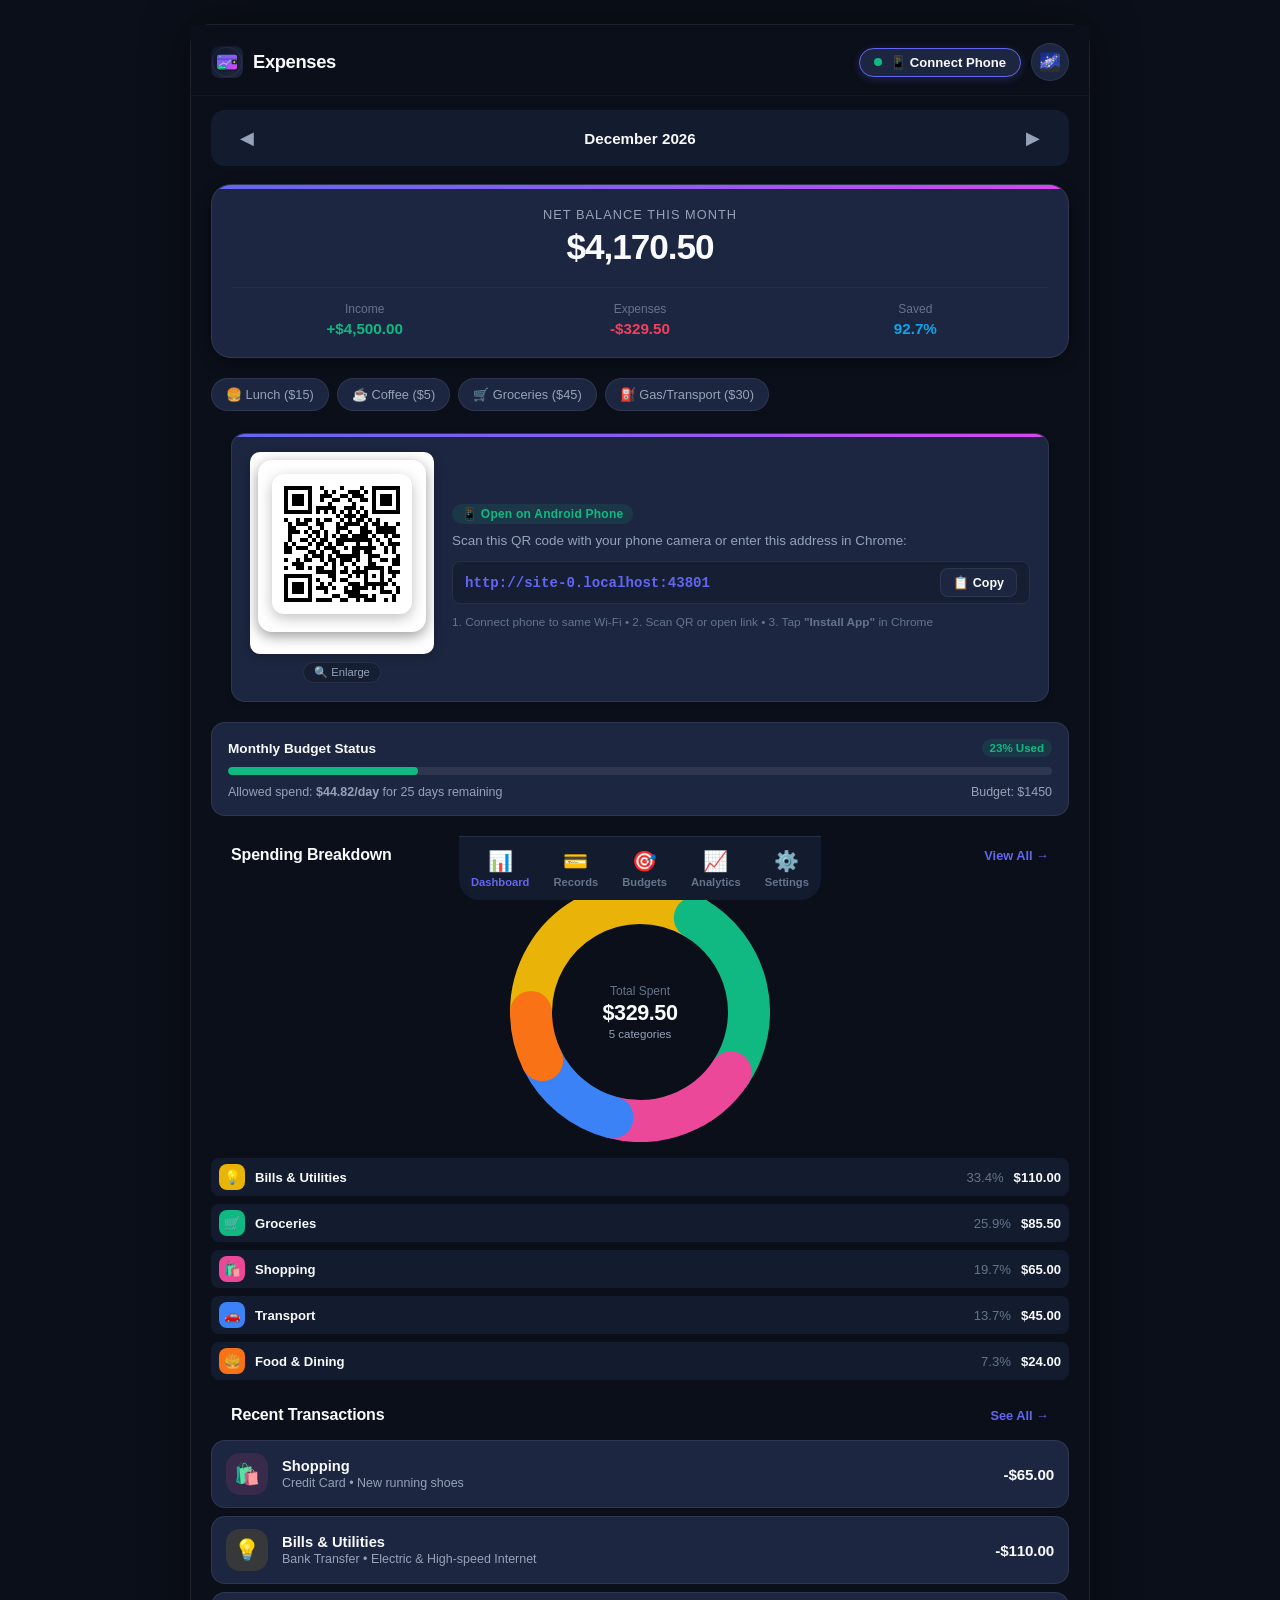
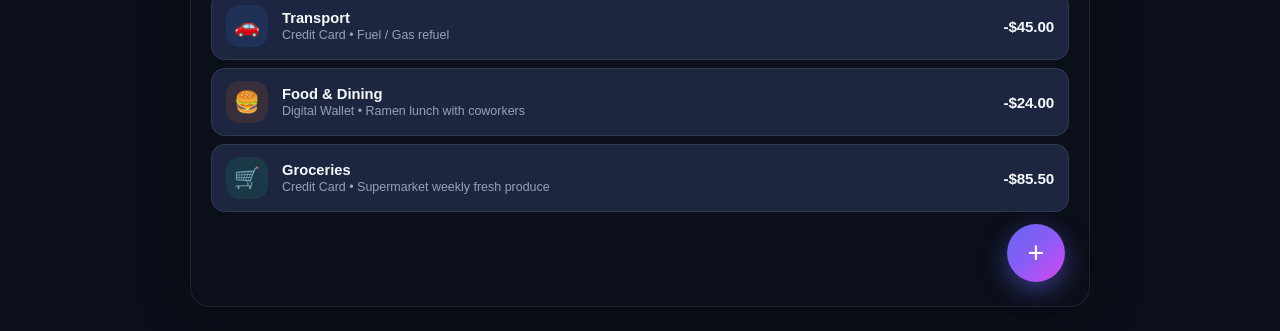
==== index.html @ 674cc794 "Add files via upload" ====
<!DOCTYPE html>
<html lang="en" data-theme="dark">
<head>
  <meta charset="UTF-8">
  <meta name="viewport" content="width=device-width, initial-scale=1.0, maximum-scale=1.0, user-scalable=no, viewport-fit=cover">
  <title>Personal Expense Tracker</title>

  <!-- PWA Meta Tags -->
  <meta name="description" content="Personal expense & budget tracker with camera receipts, offline PWA support, and analytics for Android and Laptop">
  <meta name="theme-color" content="#0b0f19">
  <meta name="mobile-web-app-capable" content="yes">
  <meta name="apple-mobile-web-app-capable" content="yes">
  <meta name="apple-mobile-web-app-status-bar-style" content="black-translucent">
  <meta name="apple-mobile-web-app-title" content="Expenses">
  
  <link rel="manifest" href="manifest.json">
  <link rel="icon" type="image/svg+xml" href="icons/icon.svg">
  <link rel="apple-touch-icon" href="icons/icon-192.png">

  <!-- Styles -->
  <link rel="stylesheet" href="css/styles.css">
</head>
<body>

  <!-- Toast Notification Hub -->
  <div class="toast-container" id="toastContainer"></div>

  <!-- PWA Install Banner for Mobile & Laptop -->
  <div class="install-banner hidden" id="installBanner">
    <div class="install-content">
      <span>📲</span>
      <span>Install app for 1-tap offline mobile access!</span>
    </div>
    <div class="install-actions">
      <button class="btn-install-banner" id="btnInstallApp">Install</button>
      <button class="btn-dismiss-banner" id="btnDismissInstall">✕</button>
    </div>
  </div>

  <div class="app-container">
    <!-- Top App Header -->
    <header class="app-header">
      <div class="header-brand">
        <img src="icons/icon.svg" alt="App Logo" class="header-logo">
        <h1 class="header-title">Expenses</h1>
      </div>
      <div class="header-actions">
        <button class="btn-connect-phone" id="btnShowPairingQR" title="Scan QR Code to open on Phone">
          <span class="btn-pulse-dot"></span>
          <span class="btn-label-text">📱 Connect Phone</span>
        </button>
        <button class="icon-btn" id="btnThemeToggle" title="Toggle Dark/Light Mode">☀️</button>
      </div>
    </header>

    <!-- Month Selector -->
    <div class="month-selector">
      <button class="month-nav-btn" id="btnPrevMonth" title="Previous Month">◀</button>
      <span class="month-label" id="currentMonthLabel">September 2026</span>
      <button class="month-nav-btn" id="btnNextMonth" title="Next Month">▶</button>
    </div>

    <!-- Financial Summary Card -->
    <div class="overview-card">
      <div class="balance-section">
        <span class="balance-label">Net Balance This Month</span>
        <div class="metric-val" id="summaryBalance">$0.00</div>
      </div>
      <div class="stats-grid">
        <div class="stat-item">
          <span class="stat-title">Income</span>
          <span class="stat-num text-success" id="summaryIncome">+$0.00</span>
        </div>
        <div class="stat-item">
          <span class="stat-title">Expenses</span>
          <span class="stat-num text-danger" id="summaryExpense">-$0.00</span>
        </div>
        <div class="stat-item">
          <span class="stat-title">Saved</span>
          <span class="stat-num text-info" id="summarySavingsRate">0%</span>
        </div>
      </div>
    </div>

    <!-- Quick Action Shortcut Pills -->
    <div class="quick-actions-bar">
      <button class="btn-quick-add" data-category="Food & Dining" data-amount="15">🍔 Lunch ($15)</button>
      <button class="btn-quick-add" data-category="Food & Dining" data-amount="5">☕ Coffee ($5)</button>
      <button class="btn-quick-add" data-category="Groceries" data-amount="45">🛒 Groceries ($45)</button>
      <button class="btn-quick-add" data-category="Transport" data-amount="30">⛽ Gas/Transport ($30)</button>
    </div>

    <!-- ==================== TAB 1: DASHBOARD ==================== -->
    <main class="tab-view active" id="tab-dashboard">
      <!-- Prominent Android Phone Pairing Banner / Card -->
      <div class="phone-connect-banner" id="dashboardPhoneCard">
        <div class="phone-connect-qr-wrapper">
          <div id="dashboardQrCode" class="dashboard-qr-box"></div>
          <button class="btn-qr-zoom" id="btnZoomQr" title="Enlarge QR Code">🔍 Enlarge</button>
        </div>
        <div class="phone-connect-details">
          <div class="phone-connect-badge">📱 Open on Android Phone</div>
          <p class="phone-connect-text">
            Scan this QR code with your phone camera or enter this address in Chrome:
          </p>
          <div class="phone-connect-url-row">
            <span class="phone-connect-url" id="dashboardMobileUrl">http://192.168.31.93:3000</span>
            <button class="btn btn-sm btn-secondary" id="btnCopyDashboardUrl" title="Copy to clipboard">📋 Copy</button>
          </div>
          <div class="phone-connect-steps">
            1. Connect phone to same Wi-Fi &bull; 2. Scan QR or open link &bull; 3. Tap <b>"Install App"</b> in Chrome
          </div>
        </div>
      </div>

      <!-- Spending Pace Tracker -->
      <div id="dashboardPace"></div>

      <!-- Donut Chart -->
      <div class="section-title-row">
        <h2 class="section-title">Spending Breakdown</h2>
        <button class="section-action" onclick="switchTab('analytics')">View All →</button>
      </div>
      <div id="dashboardDonutChart"></div>

      <!-- Recent Transactions -->
      <div class="section-title-row" style="margin-top: 14px;">
        <h2 class="section-title">Recent Transactions</h2>
        <button class="section-action" onclick="switchTab('transactions')">See All →</button>
      </div>
      <div id="recentTransactionsList" class="group-items"></div>
    </main>

    <!-- ==================== TAB 2: TRANSACTIONS ==================== -->
    <main class="tab-view" id="tab-transactions">
      <div class="filter-bar">
        <div class="search-input-wrapper">
          <span class="search-icon">🔍</span>
          <input type="text" id="filterSearch" class="search-input" placeholder="Search notes, categories, merchants...">
        </div>
        <div class="filter-row">
          <select id="filterType" class="select-control">
            <option value="all">All Types</option>
            <option value="expense">Expenses Only</option>
            <option value="income">Income Only</option>
          </select>
          <select id="filterCategory" class="select-control">
            <option value="all">All Categories</option>
          </select>
        </div>
      </div>

      <div class="section-title-row" style="padding-left: 0; padding-right: 0;">
        <span class="section-title">History</span>
        <span id="transactionsCount" style="font-size: 0.8rem; color: var(--text-muted);">0 records</span>
      </div>

      <div id="transactionsList"></div>
    </main>

    <!-- ==================== TAB 3: BUDGETS ==================== -->
    <main class="tab-view" id="tab-budgets">
      <div class="section-title-row" style="padding-left: 0; padding-right: 0; margin-bottom: 12px;">
        <div>
          <h2 class="section-title">Category Budgets</h2>
          <span style="font-size: 0.78rem; color: var(--text-muted);">Set monthly limits to keep spending on track</span>
        </div>
      </div>
      <div id="budgetsList"></div>
    </main>

    <!-- ==================== TAB 4: ANALYTICS ==================== -->
    <main class="tab-view" id="tab-analytics">
      <div class="analytics-card">
        <h3 class="section-title" style="margin-bottom: 10px;">Category Distribution</h3>
        <div id="analyticsDonutChart"></div>
      </div>

      <div class="analytics-card">
        <h3 class="section-title" style="margin-bottom: 10px;">Income vs Expenses (4 Months)</h3>
        <div id="analyticsBarChart"></div>
      </div>

      <div class="analytics-card">
        <h3 class="section-title" style="margin-bottom: 12px;">Top Expenses This Month</h3>
        <div id="analyticsTopExpenses"></div>
      </div>
    </main>

    <!-- ==================== TAB 5: SETTINGS ==================== -->
    <main class="tab-view" id="tab-settings">
      <!-- Cross Device Connection -->
      <div class="settings-group">
        <h3 class="settings-title">Cross-Device & Phone Pairing</h3>
        <div class="settings-row">
          <div>
            <b>Connect Android Phone</b>
            <div style="font-size: 0.78rem; color: var(--text-muted);">Scan QR code to open directly on your mobile</div>
          </div>
          <button class="btn btn-primary btn-sm" onclick="openModal('pairingModal')">Show QR</button>
        </div>
        <div class="settings-row">
          <div>
            <b>Laptop & Phone Sync</b>
            <div id="settingsSyncStatus" style="font-size: 0.78rem; color: var(--text-muted);">Ready to sync</div>
          </div>
          <button class="btn btn-secondary btn-sm" id="btnSyncServer">🔄 Sync Now</button>
        </div>
      </div>

      <!-- App Preferences -->
      <div class="settings-group">
        <h3 class="settings-title">Preferences</h3>
        <div class="settings-row">
          <div>
            <b>Color Theme</b>
            <div style="font-size: 0.78rem; color: var(--text-muted);" id="settingsThemeSubtitle">Midnight Slate (Dark)</div>
          </div>
          <button class="btn btn-secondary btn-sm" onclick="openModal('themeModal')">🎨 Choose Theme</button>
        </div>
        <div class="settings-row">
          <span>Currency Symbol</span>
          <select id="selectCurrency" class="select-control" style="width: auto;">
            <option value="$">USD ($)</option>
            <option value="€">EUR (€)</option>
            <option value="£">GBP (£)</option>
            <option value="₹">INR (₹)</option>
            <option value="¥">JPY (¥)</option>
            <option value="S$">SGD (S$)</option>
            <option value="RM">MYR (RM)</option>
            <option value="C$">CAD (C$)</option>
            <option value="A$">AUD (A$)</option>
          </select>
        </div>
        <div class="settings-row hidden" id="btnSettingsInstall">
          <div>
            <b>Install Application</b>
            <div style="font-size: 0.78rem; color: var(--text-muted);">Add app to phone home screen or laptop desktop</div>
          </div>
          <button class="btn btn-primary btn-sm">Install App</button>
        </div>
      </div>

      <!-- Data Export & Backup -->
      <div class="settings-group">
        <h3 class="settings-title">Data Backup & Export</h3>
        <div class="settings-row">
          <div>
            <b>Export to CSV</b>
            <div style="font-size: 0.78rem; color: var(--text-muted);">Open transactions in Excel or Google Sheets</div>
          </div>
          <button class="btn btn-secondary btn-sm" id="btnExportCSV">📥 CSV</button>
        </div>
        <div class="settings-row">
          <div>
            <b>Backup All Data</b>
            <div style="font-size: 0.78rem; color: var(--text-muted);">Save complete JSON backup file</div>
          </div>
          <button class="btn btn-secondary btn-sm" id="btnExportJSON">💾 Backup</button>
        </div>
        <div class="settings-row">
          <div>
            <b>Download Portable App</b>
            <div style="font-size: 0.78rem; color: var(--text-muted);">Single self-contained HTML file (works everywhere)</div>
          </div>
          <a href="portable-expense-tracker.html" download="personal-expense-tracker.html" class="btn btn-secondary btn-sm" style="text-decoration: none;">📦 Download</a>
        </div>
        <div class="settings-row">
          <div>
            <b>Restore from Backup</b>
            <div style="font-size: 0.78rem; color: var(--text-muted);">Import a previously saved JSON backup</div>
          </div>
          <label class="btn btn-secondary btn-sm" style="margin: 0; cursor: pointer;">
            📂 Restore
            <input type="file" id="fileImportJSON" accept=".json" style="display: none;">
          </label>
        </div>
      </div>

      <div style="text-align: center; color: var(--text-muted); font-size: 0.75rem; margin-top: 20px;">
        Personal Expense Tracker • Offline PWA • 100% Private Local Storage
      </div>
    </main>

    <!-- Floating Action Button (FAB) -->
    <button class="fab-btn" id="fabAdd" title="Add New Transaction">+</button>

    <!-- Bottom Navigation Bar -->
    <nav class="bottom-nav">
      <button class="nav-btn active" data-tab="dashboard">
        <span class="nav-icon">📊</span>
        <span class="nav-label">Dashboard</span>
      </button>
      <button class="nav-btn" data-tab="transactions">
        <span class="nav-icon">💳</span>
        <span class="nav-label">Records</span>
      </button>
      <button class="nav-btn" data-tab="budgets">
        <span class="nav-icon">🎯</span>
        <span class="nav-label">Budgets</span>
      </button>
      <button class="nav-btn" data-tab="analytics">
        <span class="nav-icon">📈</span>
        <span class="nav-label">Analytics</span>
      </button>
      <button class="nav-btn" data-tab="settings">
        <span class="nav-icon">⚙️</span>
        <span class="nav-label">Settings</span>
      </button>
    </nav>
  </div>

  <!-- ==================== MODAL: ADD / EDIT TRANSACTION ==================== -->
  <div class="modal-backdrop" id="transactionModal">
    <div class="modal-sheet">
      <div class="modal-header">
        <h3 class="modal-title" id="txModalTitle">Add Transaction</h3>
        <button class="modal-close" onclick="closeModal('transactionModal')">✕</button>
      </div>

      <form id="transactionForm">
        <!-- Income / Expense Segmented Control -->
        <div class="segmented-control">
          <label>
            <input type="radio" name="txType" value="expense" checked>
            <span>💸 Expense</span>
          </label>
          <label>
            <input type="radio" name="txType" value="income">
            <span>💰 Income</span>
          </label>
        </div>

        <!-- Amount -->
        <div class="form-group">
          <label class="form-label">Amount</label>
          <div class="amount-input-wrapper">
            <input type="number" step="0.01" id="txAmount" class="form-input amount-input" placeholder="0.00" required autofocus>
          </div>
        </div>

        <!-- Category -->
        <div class="form-group">
          <label class="form-label">Category</label>
          <select id="txCategory" class="form-input select-control" required>
            <option value="Food & Dining">🍔 Food & Dining</option>
            <option value="Groceries">🛒 Groceries</option>
            <option value="Transport">🚗 Transport</option>
            <option value="Housing & Rent">🏠 Housing & Rent</option>
            <option value="Bills & Utilities">💡 Bills & Utilities</option>
            <option value="Shopping">🛍️ Shopping</option>
            <option value="Entertainment">🎬 Entertainment</option>
            <option value="Health & Medical">💊 Health & Medical</option>
            <option value="Travel">✈️ Travel</option>
            <option value="Other Expense">🏷️ Other Expense</option>
          </select>
        </div>

        <!-- Payment Method & Date (Two Column) -->
        <div class="filter-row" style="margin-bottom: 16px;">
          <div>
            <label class="form-label">Payment Method</label>
            <select id="txPaymentMethod" class="form-input select-control">
              <option value="Cash">Cash 💵</option>
              <option value="Credit Card">Credit Card 💳</option>
              <option value="Debit Card">Debit Card 🏧</option>
              <option value="Bank Transfer">Bank Transfer 🏦</option>
              <option value="Digital Wallet">Digital Wallet 📱</option>
            </select>
          </div>
          <div>
            <label class="form-label">Date</label>
            <input type="date" id="txDate" class="form-input" required>
          </div>
        </div>

        <!-- Notes / Merchant -->
        <div class="form-group">
          <label class="form-label">Notes or Merchant (Optional)</label>
          <input type="text" id="txNotes" class="form-input" placeholder="e.g. Starbucks, Dinner with Alex">
        </div>

        <!-- Camera Receipt Attachment -->
        <div class="form-group">
          <label class="form-label">Attach Receipt Photo</label>
          <label class="receipt-upload-box">
            <span style="font-size: 1.5rem;">📷</span>
            <div>
              <b style="font-size: 0.85rem; color: var(--text-primary);">Take Photo or Choose File</b>
              <div style="font-size: 0.72rem; color: var(--text-muted);">Automatically compressed for fast offline storage</div>
            </div>
            <!-- Android camera capture attribute -->
            <input type="file" id="receiptCameraInput" accept="image/*" capture="environment">
          </label>
          
          <div id="receiptPreviewContainer" class="receipt-preview-wrapper hidden" style="margin-top: 10px;">
            <img id="receiptPreviewImg" src="" alt="Receipt Preview">
            <button type="button" class="btn-remove-photo" id="btnRemoveReceipt" title="Remove photo">✕</button>
          </div>
        </div>

        <button type="submit" class="btn btn-primary btn-block" style="margin-top: 20px;">Save Transaction</button>
      </form>
    </div>
  </div>

  <!-- ==================== MODAL: TRANSACTION DETAILS ==================== -->
  <div class="modal-backdrop" id="detailModal">
    <div class="modal-sheet">
      <div class="modal-header">
        <h3 class="modal-title">Transaction Details</h3>
        <button class="modal-close" onclick="closeModal('detailModal')">✕</button>
      </div>
      <div id="detailModalContent"></div>
    </div>
  </div>

  <!-- ==================== MODAL: SET / EDIT BUDGET ==================== -->
  <div class="modal-backdrop" id="budgetModal">
    <div class="modal-sheet" style="max-width: 440px;">
      <div class="modal-header">
        <h3 class="modal-title">Set Category Budget</h3>
        <button class="modal-close" onclick="closeModal('budgetModal')">✕</button>
      </div>
      <p style="font-size: 0.85rem; color: var(--text-muted); margin-bottom: 16px;">
        Monthly limit for: <b id="budgetCategoryName" style="color: var(--text-primary);">Food & Dining</b>
      </p>
      <div class="form-group">
        <label class="form-label">Monthly Budget Limit</label>
        <input type="number" step="1" id="budgetAmountInput" class="form-input amount-input" placeholder="0">
      </div>
      <div style="display: flex; gap: 10px; margin-top: 20px;">
        <button class="btn btn-secondary" style="flex: 1;" onclick="closeModal('budgetModal')">Cancel</button>
        <button class="btn btn-primary" style="flex: 1;" id="btnSaveBudget">Save Budget</button>
      </div>
    </div>
  </div>

  <!-- ==================== MODAL: FULLSCREEN RECEIPT VIEWER ==================== -->
  <div class="modal-backdrop" id="receiptModal">
    <div class="modal-sheet" style="text-align: center; max-width: 500px;">
      <div class="modal-header">
        <h3 class="modal-title">Receipt Photo</h3>
        <button class="modal-close" onclick="closeModal('receiptModal')">✕</button>
      </div>
      <img id="fullscreenReceiptImg" src="" alt="Receipt Photo" style="width: 100%; max-height: 70vh; object-fit: contain; border-radius: var(--radius-md);">
    </div>
  </div>

  <!-- ==================== MODAL: CONNECT PHONE (QR CODE) ==================== -->
  <div class="modal-backdrop" id="pairingModal">
    <div class="modal-sheet" style="max-width: 460px;">
      <div class="modal-header">
        <h3 class="modal-title">Connect Android Phone</h3>
        <button class="modal-close" onclick="closeModal('pairingModal')">✕</button>
      </div>
      <div class="qr-container">
        <div id="pairingQrCode"></div>
        <p style="font-size: 0.85rem; color: var(--text-secondary); margin-bottom: 6px;">
          Scan with your Android camera or open this address in Chrome:
        </p>
        <div style="display: flex; gap: 8px; justify-content: center; align-items: center; margin: 12px 0;">
          <div class="pairing-url" id="pairingMobileUrl" style="margin: 0; flex: 1;">http://192.168.31.93:3000</div>
          <button class="btn btn-secondary btn-sm" id="btnCopyModalUrl" style="padding: 10px 14px; white-space: nowrap;">📋 Copy</button>
        </div>
        
        <div style="margin-top: 16px; text-align: left; background: var(--bg-input); padding: 12px 16px; border-radius: var(--radius-md); font-size: 0.8rem; color: var(--text-secondary); line-height: 1.5;">
          <b>How to install on Android:</b>
          <ol style="padding-left: 18px; margin-top: 4px;">
            <li>Make sure your phone is connected to the same Wi-Fi.</li>
            <li>Scan the QR code or open the link above in Chrome.</li>
            <li>Tap Chrome's menu (<b>⋮</b>) and select <b>"Install App"</b> or <b>"Add to Home screen"</b>.</li>
            <li>The app will install as a native icon and work offline!</li>
          </ol>
        </div>
      </div>
    </div>
  </div>

  <!-- ==================== MODAL: CHOOSE COLOR THEME ==================== -->
  <div class="modal-backdrop" id="themeModal">
    <div class="modal-sheet" style="max-width: 500px;">
      <div class="modal-header">
        <h3 class="modal-title">Choose Color Theme</h3>
        <button class="modal-close" onclick="closeModal('themeModal')">✕</button>
      </div>

      <p style="font-size: 0.82rem; color: var(--text-secondary); margin-bottom: 8px;">
        Choose from 3 dark and 3 light crafted fintech color palettes:
      </p>

      <!-- DARK THEMES (3) -->
      <div class="theme-section-title">🌙 Dark Themes</div>
      <div class="theme-grid" id="darkThemesGrid">
        <!-- 1. Midnight Slate -->
        <div class="theme-card" data-theme-id="dark-slate" onclick="selectTheme('dark-slate')">
          <div class="theme-header">
            <span class="theme-icon">🌌</span>
            <span class="theme-check">✓</span>
          </div>
          <div class="theme-info">
            <span class="theme-name">Midnight Slate</span>
            <span class="theme-desc">Obsidian & neon indigo</span>
          </div>
          <div class="theme-swatches">
            <span class="theme-swatch" title="Background" style="background: #0b0f19;"></span>
            <span class="theme-swatch" title="Card" style="background: #1c2640;"></span>
            <span class="theme-swatch" title="Accent" style="background: #6366f1;"></span>
            <span class="theme-swatch" title="Text" style="background: #f8fafc;"></span>
          </div>
        </div>

        <!-- 2. Forest Emerald -->
        <div class="theme-card" data-theme-id="dark-emerald" onclick="selectTheme('dark-emerald')">
          <div class="theme-header">
            <span class="theme-icon">🌲</span>
            <span class="theme-check">✓</span>
          </div>
          <div class="theme-info">
            <span class="theme-name">Forest Emerald</span>
            <span class="theme-desc">Pine & emerald glow</span>
          </div>
          <div class="theme-swatches">
            <span class="theme-swatch" title="Background" style="background: #07130e;"></span>
            <span class="theme-swatch" title="Card" style="background: #122c22;"></span>
            <span class="theme-swatch" title="Accent" style="background: #10b981;"></span>
            <span class="theme-swatch" title="Text" style="background: #f0fdf4;"></span>
          </div>
        </div>

        <!-- 3. Amethyst Night -->
        <div class="theme-card" data-theme-id="dark-amethyst" onclick="selectTheme('dark-amethyst')">
          <div class="theme-header">
            <span class="theme-icon">🔮</span>
            <span class="theme-check">✓</span>
          </div>
          <div class="theme-info">
            <span class="theme-name">Amethyst Night</span>
            <span class="theme-desc">Cosmic violet & neon</span>
          </div>
          <div class="theme-swatches">
            <span class="theme-swatch" title="Background" style="background: #0f0a1c;"></span>
            <span class="theme-swatch" title="Card" style="background: #22183d;"></span>
            <span class="theme-swatch" title="Accent" style="background: #a855f7;"></span>
            <span class="theme-swatch" title="Text" style="background: #faf5ff;"></span>
          </div>
        </div>
      </div>

      <!-- LIGHT THEMES (3) -->
      <div class="theme-section-title">☀️ Light Themes</div>
      <div class="theme-grid" id="lightThemesGrid">
        <!-- 4. Nordic Glacier -->
        <div class="theme-card" data-theme-id="light-nordic" onclick="selectTheme('light-nordic')">
          <div class="theme-header">
            <span class="theme-icon">❄️</span>
            <span class="theme-check">✓</span>
          </div>
          <div class="theme-info">
            <span class="theme-name">Nordic Glacier</span>
            <span class="theme-desc">Crisp slate & royal blue</span>
          </div>
          <div class="theme-swatches">
            <span class="theme-swatch" title="Background" style="background: #f8fafc;"></span>
            <span class="theme-swatch" title="Card" style="background: #ffffff;"></span>
            <span class="theme-swatch" title="Accent" style="background: #2563eb;"></span>
            <span class="theme-swatch" title="Text" style="background: #0f172a;"></span>
          </div>
        </div>

        <!-- 5. Sage & Sand -->
        <div class="theme-card" data-theme-id="light-sand" onclick="selectTheme('light-sand')">
          <div class="theme-header">
            <span class="theme-icon">🌿</span>
            <span class="theme-check">✓</span>
          </div>
          <div class="theme-info">
            <span class="theme-name">Sage & Sand</span>
            <span class="theme-desc">Warm linen & moss</span>
          </div>
          <div class="theme-swatches">
            <span class="theme-swatch" title="Background" style="background: #f7f6f0;"></span>
            <span class="theme-swatch" title="Card" style="background: #ffffff;"></span>
            <span class="theme-swatch" title="Accent" style="background: #2d6a4f;"></span>
            <span class="theme-swatch" title="Text" style="background: #1b261f;"></span>
          </div>
        </div>

        <!-- 6. Rose Quartz -->
        <div class="theme-card" data-theme-id="light-rose" onclick="selectTheme('light-rose')">
          <div class="theme-header">
            <span class="theme-icon">🌸</span>
            <span class="theme-check">✓</span>
          </div>
          <div class="theme-info">
            <span class="theme-name">Rose Quartz</span>
            <span class="theme-desc">Soft blush & raspberry</span>
          </div>
          <div class="theme-swatches">
            <span class="theme-swatch" title="Background" style="background: #faf5f7;"></span>
            <span class="theme-swatch" title="Card" style="background: #ffffff;"></span>
            <span class="theme-swatch" title="Accent" style="background: #e11d48;"></span>
            <span class="theme-swatch" title="Text" style="background: #2a121c;"></span>
          </div>
        </div>
      </div>

      <button class="btn btn-primary btn-block" style="margin-top: 18px;" onclick="closeModal('themeModal')">Done</button>
    </div>
  </div>

  <!-- Scripts -->
  <script src="js/qrcode.min.js"></script>
  <script src="js/storage.js"></script>
  <script src="js/charts.js"></script>
  <script src="js/app.js"></script>
</body>
</html>
---- css/styles.css ----
/* ==========================================================================
   Personal Expense Tracker - Modern Fintech Design (Mobile & Laptop)
   ========================================================================== */

:root,
[data-theme="dark"],
[data-theme="dark-slate"] {
  /* Dark Theme 1: Midnight Slate (Default Dark) */
  --bg-primary: #0b0f19;
  --bg-secondary: #131b2e;
  --bg-card: #1c2640;
  --bg-card-hover: #233052;
  --bg-input: #151e33;
  --border-color: rgba(255, 255, 255, 0.08);
  --border-subtle: rgba(255, 255, 255, 0.04);
  
  --text-primary: #f8fafc;
  --text-secondary: #94a3b8;
  --text-muted: #64748b;

  --accent-primary: #6366f1;
  --accent-primary-hover: #4f46e5;
  --accent-gradient: linear-gradient(135deg, #6366f1 0%, #8b5cf6 50%, #d946ef 100%);

  --color-success: #10b981;
  --color-success-bg: rgba(16, 185, 129, 0.12);
  --color-danger: #f43f5e;
  --color-danger-bg: rgba(244, 63, 94, 0.12);
  --color-warning: #f59e0b;
  --color-warning-bg: rgba(245, 158, 11, 0.12);
  --color-info: #0ea5e9;

  --shadow-sm: 0 2px 4px rgba(0, 0, 0, 0.25);
  --shadow-md: 0 4px 14px rgba(0, 0, 0, 0.4);
  --shadow-lg: 0 10px 25px rgba(0, 0, 0, 0.6);

  --radius-sm: 8px;
  --radius-md: 14px;
  --radius-lg: 20px;
  --radius-full: 9999px;

  --font-family: -apple-system, BlinkMacSystemFont, 'SF Pro Text', 'Segoe UI', Roboto, Helvetica, sans-serif;
  --bottom-nav-height: 64px;
  --safe-bottom: env(safe-area-inset-bottom, 0px);
}

[data-theme="dark-emerald"] {
  /* Dark Theme 2: Forest Emerald */
  --bg-primary: #07130e;
  --bg-secondary: #0c2018;
  --bg-card: #122c22;
  --bg-card-hover: #193a2e;
  --bg-input: #0e241c;
  --border-color: rgba(52, 211, 153, 0.18);
  --border-subtle: rgba(52, 211, 153, 0.08);

  --text-primary: #f0fdf4;
  --text-secondary: #a7f3d0;
  --text-muted: #6ee7b7aa;

  --accent-primary: #10b981;
  --accent-primary-hover: #059669;
  --accent-gradient: linear-gradient(135deg, #10b981 0%, #059669 50%, #047857 100%);

  --color-success: #34d399;
  --color-success-bg: rgba(52, 211, 153, 0.14);
  --color-danger: #fb7185;
  --color-danger-bg: rgba(251, 113, 133, 0.14);
  --color-warning: #fbbf24;
  --color-warning-bg: rgba(251, 191, 36, 0.14);
  --color-info: #38bdf8;

  --shadow-sm: 0 2px 4px rgba(0, 0, 0, 0.35);
  --shadow-md: 0 4px 14px rgba(0, 0, 0, 0.45);
  --shadow-lg: 0 10px 25px rgba(0, 0, 0, 0.65);
}

[data-theme="dark-amethyst"] {
  /* Dark Theme 3: Amethyst Night */
  --bg-primary: #0f0a1c;
  --bg-secondary: #17102b;
  --bg-card: #22183d;
  --bg-card-hover: #2d2050;
  --bg-input: #1a1232;
  --border-color: rgba(192, 132, 252, 0.18);
  --border-subtle: rgba(192, 132, 252, 0.08);

  --text-primary: #faf5ff;
  --text-secondary: #d8b4fe;
  --text-muted: #c084fc99;

  --accent-primary: #a855f7;
  --accent-primary-hover: #9333ea;
  --accent-gradient: linear-gradient(135deg, #a855f7 0%, #c084fc 50%, #f472b6 100%);

  --color-success: #2dd4bf;
  --color-success-bg: rgba(45, 212, 191, 0.14);
  --color-danger: #f43f5e;
  --color-danger-bg: rgba(244, 63, 94, 0.14);
  --color-warning: #fbbf24;
  --color-warning-bg: rgba(251, 191, 36, 0.14);
  --color-info: #818cf8;

  --shadow-sm: 0 2px 4px rgba(0, 0, 0, 0.35);
  --shadow-md: 0 4px 14px rgba(0, 0, 0, 0.45);
  --shadow-lg: 0 10px 25px rgba(0, 0, 0, 0.65);
}

[data-theme="light"],
[data-theme="light-nordic"] {
  /* Light Theme 1: Nordic Glacier (Default Light) */
  --bg-primary: #f8fafc;
  --bg-secondary: #f1f5f9;
  --bg-card: #ffffff;
  --bg-card-hover: #f8fafc;
  --bg-input: #f1f5f9;
  --border-color: rgba(15, 23, 42, 0.09);
  --border-subtle: rgba(15, 23, 42, 0.04);

  --text-primary: #0f172a;
  --text-secondary: #475569;
  --text-muted: #94a3b8;

  --accent-primary: #2563eb;
  --accent-primary-hover: #1d4ed8;
  --accent-gradient: linear-gradient(135deg, #2563eb 0%, #3b82f6 50%, #60a5fa 100%);

  --color-success: #10b981;
  --color-success-bg: rgba(16, 185, 129, 0.12);
  --color-danger: #f43f5e;
  --color-danger-bg: rgba(244, 63, 94, 0.12);
  --color-warning: #f59e0b;
  --color-warning-bg: rgba(245, 158, 11, 0.12);
  --color-info: #0ea5e9;

  --shadow-sm: 0 1px 3px rgba(0, 0, 0, 0.06);
  --shadow-md: 0 4px 12px rgba(0, 0, 0, 0.08);
  --shadow-lg: 0 10px 25px rgba(0, 0, 0, 0.12);
}

[data-theme="light-sand"] {
  /* Light Theme 2: Sage & Warm Sand */
  --bg-primary: #f7f6f0;
  --bg-secondary: #ecebe2;
  --bg-card: #ffffff;
  --bg-card-hover: #faf9f5;
  --bg-input: #eeede5;
  --border-color: rgba(43, 64, 50, 0.12);
  --border-subtle: rgba(43, 64, 50, 0.05);

  --text-primary: #1b261f;
  --text-secondary: #44594a;
  --text-muted: #728a79;

  --accent-primary: #2d6a4f;
  --accent-primary-hover: #1b4332;
  --accent-gradient: linear-gradient(135deg, #2d6a4f 0%, #40916c 50%, #52b788 100%);

  --color-success: #2d6a4f;
  --color-success-bg: rgba(45, 106, 79, 0.14);
  --color-danger: #c53030;
  --color-danger-bg: rgba(197, 48, 48, 0.12);
  --color-warning: #d97706;
  --color-warning-bg: rgba(217, 119, 6, 0.12);
  --color-info: #0284c7;

  --shadow-sm: 0 1px 3px rgba(35, 45, 38, 0.06);
  --shadow-md: 0 4px 12px rgba(35, 45, 38, 0.09);
  --shadow-lg: 0 10px 25px rgba(35, 45, 38, 0.12);
}

[data-theme="light-rose"] {
  /* Light Theme 3: Rose Quartz */
  --bg-primary: #faf5f7;
  --bg-secondary: #f4e9ed;
  --bg-card: #ffffff;
  --bg-card-hover: #fcf8fa;
  --bg-input: #f4e9ed;
  --border-color: rgba(190, 24, 93, 0.11);
  --border-subtle: rgba(190, 24, 93, 0.05);

  --text-primary: #2a121c;
  --text-secondary: #69334a;
  --text-muted: #9c687e;

  --accent-primary: #e11d48;
  --accent-primary-hover: #be123c;
  --accent-gradient: linear-gradient(135deg, #e11d48 0%, #f43f5e 50%, #fb7185 100%);

  --color-success: #059669;
  --color-success-bg: rgba(5, 150, 105, 0.12);
  --color-danger: #e11d48;
  --color-danger-bg: rgba(225, 29, 72, 0.12);
  --color-warning: #d97706;
  --color-warning-bg: rgba(217, 119, 6, 0.12);
  --color-info: #7c3aed;

  --shadow-sm: 0 1px 3px rgba(45, 20, 30, 0.06);
  --shadow-md: 0 4px 12px rgba(45, 20, 30, 0.08);
  --shadow-lg: 0 10px 25px rgba(45, 20, 30, 0.12);
}

* {
  box-sizing: border-box;
  margin: 0;
  padding: 0;
  -webkit-tap-highlight-color: transparent;
}

body {
  font-family: var(--font-family);
  background-color: var(--bg-primary);
  color: var(--text-primary);
  min-height: 100vh;
  display: flex;
  flex-direction: column;
  overflow-x: hidden;
  user-select: none;
  -webkit-font-smoothing: antialiased;
}

/* --- App Shell & Responsive Container --- */

.app-container {
  width: 100%;
  max-width: 600px;
  margin: 0 auto;
  min-height: 100vh;
  display: flex;
  flex-direction: column;
  position: relative;
  background-color: var(--bg-primary);
  padding-bottom: calc(var(--bottom-nav-height) + var(--safe-bottom) + 24px);
}

/* Tablet & Desktop expansion */
@media (min-width: 840px) {
  .app-container {
    max-width: 900px;
    margin: 24px auto;
    border-radius: var(--radius-lg);
    box-shadow: 0 0 50px rgba(0, 0, 0, 0.4);
    border: 1px solid var(--border-color);
    min-height: calc(100vh - 48px);
    padding-bottom: 30px;
  }
}

/* --- PWA Install Banner --- */

.install-banner {
  background: var(--accent-gradient);
  color: #ffffff;
  padding: 12px 16px;
  display: flex;
  align-items: center;
  justify-content: space-between;
  font-size: 0.85rem;
  font-weight: 500;
  box-shadow: var(--shadow-sm);
  z-index: 100;
  animation: slideDown 0.3s ease-out;
}

.install-banner.hidden {
  display: none !important;
}

.install-content {
  display: flex;
  align-items: center;
  gap: 8px;
}

.install-actions {
  display: flex;
  gap: 8px;
}

.btn-install-banner {
  background: #ffffff;
  color: #4f46e5;
  border: none;
  padding: 6px 12px;
  border-radius: var(--radius-full);
  font-size: 0.8rem;
  font-weight: 600;
  cursor: pointer;
}

.btn-dismiss-banner {
  background: transparent;
  color: rgba(255, 255, 255, 0.8);
  border: none;
  font-size: 1rem;
  padding: 4px;
  cursor: pointer;
}

/* --- App Header --- */

.app-header {
  padding: 18px 20px 14px;
  display: flex;
  align-items: center;
  justify-content: space-between;
  border-bottom: 1px solid var(--border-subtle);
  background: var(--bg-primary);
  position: sticky;
  top: 0;
  z-index: 40;
}

.header-brand {
  display: flex;
  align-items: center;
  gap: 10px;
}

.header-logo {
  width: 32px;
  height: 32px;
  border-radius: var(--radius-sm);
}

.header-title {
  font-size: 1.15rem;
  font-weight: 700;
  letter-spacing: -0.02em;
}

.header-actions {
  display: flex;
  align-items: center;
  gap: 10px;
}

.icon-btn {
  background: var(--bg-card);
  border: 1px solid var(--border-color);
  color: var(--text-primary);
  width: 38px;
  height: 38px;
  border-radius: var(--radius-full);
  display: flex;
  align-items: center;
  justify-content: center;
  cursor: pointer;
  font-size: 1.1rem;
  transition: transform 0.15s ease, background-color 0.2s;
}

.icon-btn:active {
  transform: scale(0.92);
}

/* --- Month Selector Bar --- */

.month-selector {
  padding: 12px 20px;
  display: flex;
  align-items: center;
  justify-content: space-between;
  background: var(--bg-secondary);
  border-radius: var(--radius-md);
  margin: 14px 20px 8px;
}

.month-label {
  font-size: 0.95rem;
  font-weight: 600;
  color: var(--text-primary);
  text-transform: capitalize;
}

.month-nav-btn {
  background: transparent;
  border: none;
  color: var(--text-secondary);
  font-size: 1.1rem;
  width: 32px;
  height: 32px;
  display: flex;
  align-items: center;
  justify-content: center;
  cursor: pointer;
  border-radius: var(--radius-sm);
}

.month-nav-btn:hover {
  background: var(--bg-card);
  color: var(--text-primary);
}

/* --- Financial Overview Card --- */

.overview-card {
  margin: 10px 20px 16px;
  background: var(--bg-card);
  border: 1px solid var(--border-color);
  border-radius: var(--radius-lg);
  padding: 20px;
  box-shadow: var(--shadow-md);
  position: relative;
  overflow: hidden;
}

.overview-card::before {
  content: '';
  position: absolute;
  top: 0;
  left: 0;
  right: 0;
  height: 4px;
  background: var(--accent-gradient);
}

.balance-section {
  text-align: center;
  margin-bottom: 20px;
}

.balance-label {
  font-size: 0.8rem;
  font-weight: 500;
  text-transform: uppercase;
  letter-spacing: 0.08em;
  color: var(--text-secondary);
}

.metric-val {
  font-size: 2.2rem;
  font-weight: 800;
  letter-spacing: -0.03em;
  margin: 4px 0;
}

.metric-val.positive {
  color: var(--text-primary);
}

.metric-val.negative {
  color: var(--color-danger);
}

.stats-grid {
  display: grid;
  grid-template-columns: 1fr 1fr 1fr;
  gap: 10px;
  padding-top: 14px;
  border-top: 1px solid var(--border-subtle);
}

.stat-item {
  display: flex;
  flex-direction: column;
  align-items: center;
  text-align: center;
}

.stat-title {
  font-size: 0.75rem;
  color: var(--text-muted);
  font-weight: 500;
  margin-bottom: 4px;
}

.stat-num {
  font-size: 0.95rem;
  font-weight: 700;
}

.text-success { color: var(--color-success); }
.text-danger { color: var(--color-danger); }
.text-info { color: var(--color-info); }

/* --- Quick Action Pills --- */

.quick-actions-bar {
  display: flex;
  gap: 8px;
  overflow-x: auto;
  padding: 4px 20px 12px;
  scrollbar-width: none;
}

.quick-actions-bar::-webkit-scrollbar {
  display: none;
}

.btn-quick-add {
  display: flex;
  align-items: center;
  gap: 6px;
  background: var(--bg-card);
  border: 1px solid var(--border-color);
  color: var(--text-secondary);
  padding: 8px 14px;
  border-radius: var(--radius-full);
  font-size: 0.8rem;
  font-weight: 500;
  white-space: nowrap;
  cursor: pointer;
  transition: all 0.15s ease;
}

.btn-quick-add:active {
  transform: scale(0.95);
  background: var(--bg-card-hover);
  color: var(--text-primary);
}

/* --- Section Titles --- */

.section-title-row {
  display: flex;
  align-items: center;
  justify-content: space-between;
  padding: 12px 20px 8px;
}

.section-title {
  font-size: 1rem;
  font-weight: 700;
  letter-spacing: -0.01em;
  color: var(--text-primary);
}

.section-action {
  font-size: 0.8rem;
  color: var(--accent-primary);
  font-weight: 600;
  background: transparent;
  border: none;
  cursor: pointer;
}

/* --- Tab Views --- */

.tab-view {
  display: none;
  padding: 0 20px;
}

.tab-view.active {
  display: block;
  animation: fadeIn 0.25s ease-out;
}

@keyframes fadeIn {
  from { opacity: 0; transform: translateY(4px); }
  to { opacity: 1; transform: translateY(0); }
}

@keyframes slideDown {
  from { transform: translateY(-100%); }
  to { transform: translateY(0); }
}

/* --- Pace Card --- */

.pace-card {
  background: var(--bg-card);
  border: 1px solid var(--border-color);
  border-radius: var(--radius-md);
  padding: 16px;
  margin-bottom: 18px;
}

.pace-header {
  display: flex;
  justify-content: space-between;
  align-items: center;
  margin-bottom: 10px;
  font-size: 0.85rem;
  font-weight: 600;
}

.pace-badge {
  padding: 3px 8px;
  border-radius: var(--radius-full);
  font-size: 0.72rem;
  font-weight: 700;
}

.badge-success { background: var(--color-success-bg); color: var(--color-success); }
.badge-warning { background: var(--color-warning-bg); color: var(--color-warning); }
.badge-danger { background: var(--color-danger-bg); color: var(--color-danger); }

.progress-bar-bg {
  width: 100%;
  height: 8px;
  background: rgba(255, 255, 255, 0.08);
  border-radius: var(--radius-full);
  overflow: hidden;
  margin-bottom: 10px;
}

.progress-bar-fill {
  height: 100%;
  border-radius: var(--radius-full);
  transition: width 0.4s ease;
}

.pace-details {
  display: flex;
  justify-content: space-between;
  font-size: 0.78rem;
  color: var(--text-secondary);
}

/* --- Transaction Lists --- */

.transaction-group {
  margin-bottom: 16px;
}

.group-header {
  display: flex;
  justify-content: space-between;
  font-size: 0.8rem;
  font-weight: 600;
  color: var(--text-muted);
  padding: 6px 4px 8px;
  border-bottom: 1px solid var(--border-subtle);
}

.group-items {
  display: flex;
  flex-direction: column;
  gap: 8px;
  margin-top: 8px;
}

.transaction-item {
  display: flex;
  align-items: center;
  gap: 14px;
  background: var(--bg-card);
  border: 1px solid var(--border-color);
  padding: 12px 14px;
  border-radius: var(--radius-md);
  cursor: pointer;
  transition: transform 0.15s ease, background 0.15s ease;
}

.transaction-item:active {
  transform: scale(0.98);
  background: var(--bg-card-hover);
}

.tx-icon {
  width: 42px;
  height: 42px;
  border-radius: var(--radius-md);
  display: flex;
  align-items: center;
  justify-content: center;
  font-size: 1.3rem;
  flex-shrink: 0;
}

.tx-info {
  flex: 1;
  min-width: 0;
}

.tx-title-row {
  display: flex;
  align-items: center;
  gap: 6px;
}

.tx-category {
  font-size: 0.92rem;
  font-weight: 600;
  color: var(--text-primary);
  white-space: nowrap;
  overflow: hidden;
  text-overflow: ellipsis;
}

.receipt-badge {
  font-size: 0.85rem;
}

.tx-meta {
  font-size: 0.78rem;
  color: var(--text-secondary);
  white-space: nowrap;
  overflow: hidden;
  text-overflow: ellipsis;
  margin-top: 2px;
}

.tx-amount {
  font-size: 0.95rem;
  font-weight: 700;
  letter-spacing: -0.01em;
  flex-shrink: 0;
}

.amount-income {
  color: var(--color-success);
}

.amount-expense {
  color: var(--text-primary);
}

/* --- Filter & Search Controls --- */

.filter-bar {
  display: flex;
  flex-direction: column;
  gap: 10px;
  margin-bottom: 16px;
}

.search-input-wrapper {
  position: relative;
  width: 100%;
}

.search-input {
  width: 100%;
  background: var(--bg-card);
  border: 1px solid var(--border-color);
  border-radius: var(--radius-md);
  color: var(--text-primary);
  padding: 12px 16px 12px 38px;
  font-size: 0.9rem;
  outline: none;
}

.search-icon {
  position: absolute;
  left: 12px;
  top: 50%;
  transform: translateY(-50%);
  color: var(--text-muted);
}

.filter-row {
  display: grid;
  grid-template-columns: 1fr 1fr;
  gap: 10px;
}

.select-control {
  background: var(--bg-card);
  border: 1px solid var(--border-color);
  color: var(--text-primary);
  border-radius: var(--radius-md);
  padding: 10px 14px;
  font-size: 0.85rem;
  outline: none;
}

/* --- Budgets Layout --- */

.budget-card {
  background: var(--bg-card);
  border: 1px solid var(--border-color);
  border-radius: var(--radius-md);
  padding: 16px;
  margin-bottom: 12px;
}

.budget-header {
  display: flex;
  justify-content: space-between;
  align-items: center;
  margin-bottom: 12px;
}

.budget-category {
  display: flex;
  align-items: center;
  gap: 10px;
}

.category-icon {
  width: 36px;
  height: 36px;
  border-radius: var(--radius-sm);
  display: flex;
  align-items: center;
  justify-content: center;
  font-size: 1.1rem;
}

.category-name {
  display: block;
  font-size: 0.92rem;
  font-weight: 600;
}

.budget-status {
  display: block;
  font-size: 0.72rem;
  font-weight: 600;
  margin-top: 2px;
}

.progress-normal { background-color: var(--color-success); color: var(--color-success); }
.progress-warning { background-color: var(--color-warning); color: var(--color-warning); }
.progress-danger { background-color: var(--color-danger); color: var(--color-danger); }

.budget-footer {
  display: flex;
  justify-content: space-between;
  font-size: 0.78rem;
  color: var(--text-secondary);
}

/* --- Analytics Layout --- */

.analytics-card {
  background: var(--bg-card);
  border: 1px solid var(--border-color);
  border-radius: var(--radius-md);
  padding: 18px;
  margin-bottom: 16px;
}

.top-expense-row {
  display: flex;
  align-items: center;
  gap: 10px;
  padding: 8px 0;
  border-bottom: 1px solid var(--border-subtle);
  font-size: 0.85rem;
}

.rank-badge {
  font-weight: 700;
  color: var(--text-muted);
  width: 24px;
}

.cat-pill {
  background: var(--bg-secondary);
  padding: 3px 8px;
  border-radius: var(--radius-full);
  font-size: 0.75rem;
  font-weight: 600;
}

.top-notes {
  flex: 1;
  white-space: nowrap;
  overflow: hidden;
  text-overflow: ellipsis;
  color: var(--text-secondary);
}

.top-amt {
  font-weight: 700;
  color: var(--color-danger);
}

/* --- SVG Charts Styles --- */

.donut-chart-wrapper {
  position: relative;
  width: 260px;
  height: 260px;
  margin: 10px auto 16px;
}

.donut-svg {
  width: 100%;
  height: 100%;
  transform: rotate(-90deg);
}

.donut-center-info {
  position: absolute;
  top: 50%;
  left: 50%;
  transform: translate(-50%, -50%);
  text-align: center;
  pointer-events: none;
  display: flex;
  flex-direction: column;
  align-items: center;
}

.donut-label {
  font-size: 0.75rem;
  color: var(--text-muted);
  font-weight: 500;
}

.donut-amount {
  font-size: 1.35rem;
  font-weight: 800;
  letter-spacing: -0.02em;
  color: var(--text-primary);
  margin: 2px 0;
}

.donut-subtitle {
  font-size: 0.72rem;
  color: var(--text-secondary);
}

.chart-legend {
  display: flex;
  flex-direction: column;
  gap: 8px;
  margin-top: 14px;
}

.legend-item {
  display: flex;
  align-items: center;
  gap: 10px;
  padding: 6px 8px;
  border-radius: var(--radius-sm);
  background: var(--bg-secondary);
  font-size: 0.82rem;
}

.legend-badge {
  width: 26px;
  height: 26px;
  border-radius: var(--radius-sm);
  display: flex;
  align-items: center;
  justify-content: center;
  font-size: 0.85rem;
}

.legend-details {
  flex: 1;
  display: flex;
  justify-content: space-between;
}

.legend-name {
  font-weight: 600;
  color: var(--text-primary);
}

.legend-percent {
  color: var(--text-muted);
}

.legend-value {
  font-weight: 700;
  color: var(--text-primary);
}

/* Bar Chart */
.bar-chart-wrapper {
  width: 100%;
  margin: 10px 0;
}

.bar-svg {
  width: 100%;
  height: auto;
}

.chart-axis-label {
  fill: var(--text-muted);
  font-size: 11px;
  font-family: var(--font-family);
}

.bar-chart-legend {
  display: flex;
  justify-content: center;
  gap: 16px;
  margin-top: 8px;
  font-size: 0.8rem;
  color: var(--text-secondary);
}

.legend-badge-item {
  display: flex;
  align-items: center;
  gap: 6px;
}

.color-dot {
  width: 10px;
  height: 10px;
  border-radius: 50%;
  display: inline-block;
}

.empty-chart {
  text-align: center;
  padding: 40px 10px;
  color: var(--text-muted);
  font-size: 0.85rem;
}

/* --- Settings Screen --- */

.settings-group {
  background: var(--bg-card);
  border: 1px solid var(--border-color);
  border-radius: var(--radius-md);
  padding: 16px;
  margin-bottom: 16px;
}

.settings-title {
  font-size: 0.85rem;
  font-weight: 700;
  text-transform: uppercase;
  letter-spacing: 0.05em;
  color: var(--text-muted);
  margin-bottom: 12px;
}

.settings-row {
  display: flex;
  align-items: center;
  justify-content: space-between;
  padding: 10px 0;
  border-bottom: 1px solid var(--border-subtle);
  font-size: 0.9rem;
}

.settings-row:last-child {
  border-bottom: none;
}

/* --- Buttons --- */

.btn {
  display: inline-flex;
  align-items: center;
  justify-content: center;
  gap: 8px;
  padding: 10px 18px;
  border-radius: var(--radius-md);
  font-size: 0.88rem;
  font-weight: 600;
  cursor: pointer;
  border: none;
  transition: all 0.15s ease;
}

.btn:active {
  transform: scale(0.97);
}

.btn-primary {
  background: var(--accent-gradient);
  color: #ffffff;
  box-shadow: 0 4px 14px rgba(99, 102, 241, 0.4);
}

.btn-secondary {
  background: var(--bg-card);
  border: 1px solid var(--border-color);
  color: var(--text-primary);
}

.btn-outline {
  background: transparent;
  border: 1px solid var(--accent-primary);
  color: var(--accent-primary);
}

.btn-danger {
  background: var(--color-danger);
  color: #ffffff;
}

.btn-sm {
  padding: 6px 12px;
  font-size: 0.78rem;
  border-radius: var(--radius-sm);
}

.btn-block {
  width: 100%;
}

/* --- Floating Action Button (FAB) --- */

.fab-btn {
  position: fixed;
  bottom: calc(var(--bottom-nav-height) + var(--safe-bottom) + 16px);
  right: 24px;
  width: 58px;
  height: 58px;
  border-radius: var(--radius-full);
  background: var(--accent-gradient);
  color: #ffffff;
  border: none;
  font-size: 1.8rem;
  display: flex;
  align-items: center;
  justify-content: center;
  box-shadow: 0 8px 24px rgba(99, 102, 241, 0.5);
  cursor: pointer;
  z-index: 50;
  transition: transform 0.2s cubic-bezier(0.175, 0.885, 0.32, 1.275);
}

.fab-btn:active {
  transform: scale(0.9);
}

@media (min-width: 840px) {
  .fab-btn {
    position: absolute;
    bottom: 24px;
    right: 24px;
  }
}

/* --- Bottom Navigation Bar --- */

.bottom-nav {
  position: fixed;
  bottom: 0;
  left: 0;
  right: 0;
  height: calc(var(--bottom-nav-height) + var(--safe-bottom));
  padding-bottom: var(--safe-bottom);
  background: var(--bg-secondary);
  border-top: 1px solid var(--border-color);
  display: flex;
  align-items: center;
  justify-content: space-around;
  z-index: 45;
  backdrop-filter: blur(12px);
  -webkit-backdrop-filter: blur(12px);
}

@media (min-width: 840px) {
  .bottom-nav {
    position: sticky;
    bottom: 0;
    max-width: 900px;
    margin: 0 auto;
    border-radius: 0 0 var(--radius-lg) var(--radius-lg);
  }
}

.nav-btn {
  background: transparent;
  border: none;
  display: flex;
  flex-direction: column;
  align-items: center;
  gap: 3px;
  color: var(--text-muted);
  cursor: pointer;
  padding: 6px 12px;
  border-radius: var(--radius-sm);
  transition: color 0.2s ease;
}

.nav-btn .nav-icon {
  font-size: 1.25rem;
}

.nav-btn .nav-label {
  font-size: 0.7rem;
  font-weight: 600;
}

.nav-btn.active {
  color: var(--accent-primary);
}

/* --- Modals & Bottom Sheets --- */

.modal-backdrop {
  position: fixed;
  top: 0;
  left: 0;
  right: 0;
  bottom: 0;
  background: rgba(0, 0, 0, 0.65);
  backdrop-filter: blur(4px);
  -webkit-backdrop-filter: blur(4px);
  display: none;
  align-items: flex-end;
  justify-content: center;
  z-index: 100;
}

.modal-backdrop.active {
  display: flex;
}

.modal-sheet {
  background: var(--bg-card);
  width: 100%;
  max-width: 560px;
  max-height: 90vh;
  border-radius: var(--radius-lg) var(--radius-lg) 0 0;
  padding: 24px 20px calc(24px + var(--safe-bottom));
  overflow-y: auto;
  box-shadow: var(--shadow-lg);
  animation: slideUp 0.25s cubic-bezier(0.16, 1, 0.3, 1);
  position: relative;
}

@media (min-width: 640px) {
  .modal-backdrop {
    align-items: center;
  }
  .modal-sheet {
    border-radius: var(--radius-lg);
    padding: 24px 24px;
    max-height: 85vh;
  }
}

@keyframes slideUp {
  from { transform: translateY(100%); }
  to { transform: translateY(0); }
}

.modal-header {
  display: flex;
  align-items: center;
  justify-content: space-between;
  margin-bottom: 20px;
}

.modal-title {
  font-size: 1.15rem;
  font-weight: 700;
}

.modal-close {
  background: transparent;
  border: none;
  font-size: 1.4rem;
  color: var(--text-muted);
  cursor: pointer;
  padding: 4px;
}

/* --- Form Controls in Modal --- */

.form-group {
  margin-bottom: 16px;
}

.form-label {
  display: block;
  font-size: 0.8rem;
  font-weight: 600;
  color: var(--text-secondary);
  margin-bottom: 6px;
}

.form-input {
  width: 100%;
  background: var(--bg-input);
  border: 1px solid var(--border-color);
  border-radius: var(--radius-md);
  color: var(--text-primary);
  padding: 12px 14px;
  font-size: 1rem;
  outline: none;
  transition: border-color 0.2s;
}

.form-input:focus {
  border-color: var(--accent-primary);
}

.amount-input-wrapper {
  position: relative;
}

.amount-input {
  font-size: 1.8rem;
  font-weight: 700;
  padding-left: 14px;
  letter-spacing: -0.02em;
}

/* Segmented Toggle */
.segmented-control {
  display: flex;
  background: var(--bg-input);
  border: 1px solid var(--border-color);
  border-radius: var(--radius-md);
  padding: 3px;
  margin-bottom: 16px;
}

.segmented-control label {
  flex: 1;
  text-align: center;
  padding: 8px 12px;
  font-size: 0.85rem;
  font-weight: 600;
  color: var(--text-muted);
  border-radius: var(--radius-sm);
  cursor: pointer;
  transition: all 0.2s;
}

.segmented-control input[type="radio"] {
  display: none;
}

.segmented-control input[type="radio"]:checked + span {
  background: var(--bg-card);
  color: var(--text-primary);
  box-shadow: var(--shadow-sm);
  display: block;
  border-radius: var(--radius-sm);
  padding: 6px 0;
}

/* Camera Receipt Button & Preview */
.receipt-upload-box {
  display: flex;
  align-items: center;
  gap: 12px;
  padding: 12px;
  background: var(--bg-input);
  border: 2px dashed var(--border-color);
  border-radius: var(--radius-md);
  cursor: pointer;
}

.receipt-upload-box input[type="file"] {
  display: none;
}

.receipt-preview-wrapper {
  position: relative;
  width: 70px;
  height: 70px;
  border-radius: var(--radius-sm);
  overflow: hidden;
  border: 1px solid var(--border-color);
}

.receipt-preview-wrapper img {
  width: 100%;
  height: 100%;
  object-fit: cover;
}

.btn-remove-photo {
  position: absolute;
  top: 2px;
  right: 2px;
  background: rgba(0, 0, 0, 0.7);
  color: #ffffff;
  border: none;
  border-radius: 50%;
  width: 20px;
  height: 20px;
  font-size: 0.7rem;
  cursor: pointer;
}

/* Transaction Details View */
.detail-header {
  text-align: center;
  margin-bottom: 20px;
}

.detail-badge {
  width: 56px;
  height: 56px;
  border-radius: var(--radius-md);
  display: inline-flex;
  align-items: center;
  justify-content: center;
  font-size: 1.8rem;
  margin-bottom: 8px;
}

.detail-amount {
  font-size: 1.8rem;
  font-weight: 800;
  margin-top: 4px;
}

.detail-rows {
  background: var(--bg-input);
  border-radius: var(--radius-md);
  padding: 14px;
  margin-bottom: 16px;
}

.detail-row {
  display: flex;
  justify-content: space-between;
  padding: 8px 0;
  border-bottom: 1px solid var(--border-subtle);
  font-size: 0.85rem;
}

.detail-row:last-child {
  border-bottom: none;
}

.detail-receipt-preview {
  margin-bottom: 16px;
  text-align: center;
  cursor: pointer;
}

.detail-receipt-preview img {
  max-width: 100%;
  max-height: 180px;
  border-radius: var(--radius-md);
  border: 1px solid var(--border-color);
}

.zoom-hint {
  display: block;
  font-size: 0.75rem;
  color: var(--text-muted);
  margin-top: 4px;
}

.detail-actions {
  display: grid;
  grid-template-columns: 1fr 1fr;
  gap: 10px;
}

/* QR Code Pairing Box */
.qr-container {
  display: flex;
  flex-direction: column;
  align-items: center;
  text-align: center;
  padding: 20px 0;
}

.qr-box {
  background: #ffffff;
  padding: 14px;
  border-radius: var(--radius-md);
  margin-bottom: 14px;
  box-shadow: var(--shadow-md);
}

.qr-image {
  display: block;
}

.pairing-url {
  font-size: 1.1rem;
  font-weight: 700;
  color: var(--accent-primary);
  word-break: break-all;
  margin: 6px 0;
}

/* Toast Notifications */
.toast-container {
  position: fixed;
  top: 20px;
  left: 50%;
  transform: translateX(-50%);
  z-index: 200;
  display: flex;
  flex-direction: column;
  gap: 8px;
  pointer-events: none;
}

.toast {
  background: var(--bg-card);
  color: var(--text-primary);
  border: 1px solid var(--border-color);
  padding: 10px 18px;
  border-radius: var(--radius-full);
  font-size: 0.85rem;
  font-weight: 600;
  box-shadow: var(--shadow-lg);
  pointer-events: auto;
  animation: fadeIn 0.2s ease;
  transition: opacity 0.3s;
}

.toast-success { border-color: var(--color-success); color: var(--color-success); }
.toast-danger { border-color: var(--color-danger); color: var(--color-danger); }
.toast-warning { border-color: var(--color-warning); color: var(--color-warning); }
.toast.fade-out { opacity: 0; }

.empty-state {
  text-align: center;
  padding: 30px 10px;
  color: var(--text-muted);
  font-size: 0.9rem;
}

/* ==========================================================================
   Theme Selector Modal & Swatches
   ========================================================================== */

.theme-section-title {
  font-size: 0.76rem;
  font-weight: 700;
  text-transform: uppercase;
  letter-spacing: 0.06em;
  color: var(--text-muted);
  margin: 16px 0 10px 0;
  display: flex;
  align-items: center;
  gap: 6px;
}

.theme-grid {
  display: grid;
  grid-template-columns: repeat(auto-fit, minmax(130px, 1fr));
  gap: 10px;
  margin-bottom: 6px;
}

.theme-card {
  position: relative;
  background: var(--bg-card);
  border: 2px solid var(--border-color);
  border-radius: var(--radius-md);
  padding: 12px;
  cursor: pointer;
  display: flex;
  flex-direction: column;
  gap: 6px;
  transition: all 0.2s cubic-bezier(0.4, 0, 0.2, 1);
  text-align: left;
  user-select: none;
}

.theme-card:hover {
  transform: translateY(-2px);
  border-color: var(--accent-primary);
  box-shadow: var(--shadow-md);
}

.theme-card.active {
  border-color: var(--accent-primary);
  background: var(--bg-card-hover);
  box-shadow: 0 0 0 1px var(--accent-primary), var(--shadow-md);
}

.theme-header {
  display: flex;
  align-items: center;
  justify-content: space-between;
}

.theme-icon {
  font-size: 1.3rem;
}

.theme-check {
  font-size: 0.9rem;
  font-weight: 800;
  color: var(--accent-primary);
  opacity: 0;
  transform: scale(0.5);
  transition: all 0.2s ease;
}

.theme-card.active .theme-check {
  opacity: 1;
  transform: scale(1);
}

.theme-info {
  display: flex;
  flex-direction: column;
  gap: 2px;
}

.theme-name {
  font-size: 0.88rem;
  font-weight: 700;
  color: var(--text-primary);
  line-height: 1.2;
}

.theme-desc {
  font-size: 0.72rem;
  color: var(--text-muted);
}

.theme-swatches {
  display: flex;
  gap: 6px;
  margin-top: 4px;
  align-items: center;
}

.theme-swatch {
  width: 14px;
  height: 14px;
  border-radius: 50%;
  border: 1px solid rgba(128, 128, 128, 0.25);
  box-shadow: 0 1px 3px rgba(0, 0, 0, 0.2);
  flex-shrink: 0;
}

.hidden { display: none !important; }

/* ==========================================================================
   Header Phone Connect Button & Dashboard QR Banner
   ========================================================================== */

.btn-connect-phone {
  background: var(--bg-card);
  border: 1.5px solid var(--accent-primary);
  color: var(--text-primary);
  padding: 6px 14px;
  border-radius: var(--radius-full);
  display: flex;
  align-items: center;
  gap: 8px;
  cursor: pointer;
  font-size: 0.82rem;
  font-weight: 600;
  box-shadow: 0 2px 8px rgba(99, 102, 241, 0.25);
  transition: all 0.2s ease;
}

.btn-connect-phone:hover {
  background: var(--accent-primary);
  color: #ffffff;
  transform: translateY(-1px);
  box-shadow: 0 4px 14px rgba(99, 102, 241, 0.4);
}

.btn-connect-phone:active {
  transform: scale(0.95);
}

.btn-pulse-dot {
  width: 8px;
  height: 8px;
  background-color: var(--color-success);
  border-radius: 50%;
  display: inline-block;
  box-shadow: 0 0 0 0 rgba(16, 185, 129, 0.7);
  animation: pulseGlow 1.8s infinite;
}

@keyframes pulseGlow {
  0% {
    box-shadow: 0 0 0 0 rgba(16, 185, 129, 0.7);
  }
  70% {
    box-shadow: 0 0 0 8px rgba(16, 185, 129, 0);
  }
  100% {
    box-shadow: 0 0 0 0 rgba(16, 185, 129, 0);
  }
}

.phone-connect-banner {
  background: var(--bg-card);
  border: 1.5px solid var(--border-color);
  border-radius: var(--radius-md);
  padding: 18px;
  margin: 10px 20px 20px;
  display: flex;
  gap: 18px;
  align-items: center;
  box-shadow: var(--shadow-sm);
  position: relative;
  overflow: hidden;
}

.phone-connect-banner::before {
  content: '';
  position: absolute;
  top: 0;
  left: 0;
  right: 0;
  height: 3px;
  background: var(--accent-gradient);
}

.phone-connect-qr-wrapper {
  display: flex;
  flex-direction: column;
  align-items: center;
  gap: 8px;
  flex-shrink: 0;
}

.dashboard-qr-box {
  background: #ffffff;
  padding: 8px;
  border-radius: 10px;
  display: flex;
  align-items: center;
  justify-content: center;
  box-shadow: 0 3px 10px rgba(0, 0, 0, 0.2);
}

.dashboard-qr-box svg {
  display: block;
  width: 120px !important;
  height: 120px !important;
}

.btn-qr-zoom {
  background: var(--bg-input);
  border: 1px solid var(--border-color);
  color: var(--text-secondary);
  font-size: 0.7rem;
  padding: 3px 10px;
  border-radius: var(--radius-full);
  cursor: pointer;
  transition: all 0.15s ease;
}

.btn-qr-zoom:hover {
  color: var(--text-primary);
  border-color: var(--accent-primary);
}

.phone-connect-details {
  flex: 1;
  display: flex;
  flex-direction: column;
  gap: 6px;
}

.phone-connect-badge {
  display: inline-flex;
  align-items: center;
  align-self: flex-start;
  background: var(--color-success-bg);
  color: var(--color-success);
  font-size: 0.75rem;
  font-weight: 700;
  padding: 3px 10px;
  border-radius: var(--radius-full);
  letter-spacing: 0.02em;
}

.phone-connect-text {
  font-size: 0.84rem;
  color: var(--text-secondary);
  line-height: 1.4;
  margin: 2px 0 4px;
}

.phone-connect-url-row {
  display: flex;
  align-items: center;
  gap: 8px;
  background: var(--bg-input);
  border: 1px solid var(--border-color);
  border-radius: var(--radius-sm);
  padding: 6px 12px;
}

.phone-connect-url {
  font-family: 'SF Mono', Consolas, monospace;
  font-size: 0.88rem;
  font-weight: 700;
  color: var(--accent-primary);
  flex: 1;
  word-break: break-all;
}

.phone-connect-steps {
  font-size: 0.74rem;
  color: var(--text-muted);
  line-height: 1.4;
  margin-top: 4px;
}

@media (max-width: 680px) {
  .phone-connect-banner {
    display: none !important;
  }
  .btn-connect-phone {
    display: none !important;
  }
}
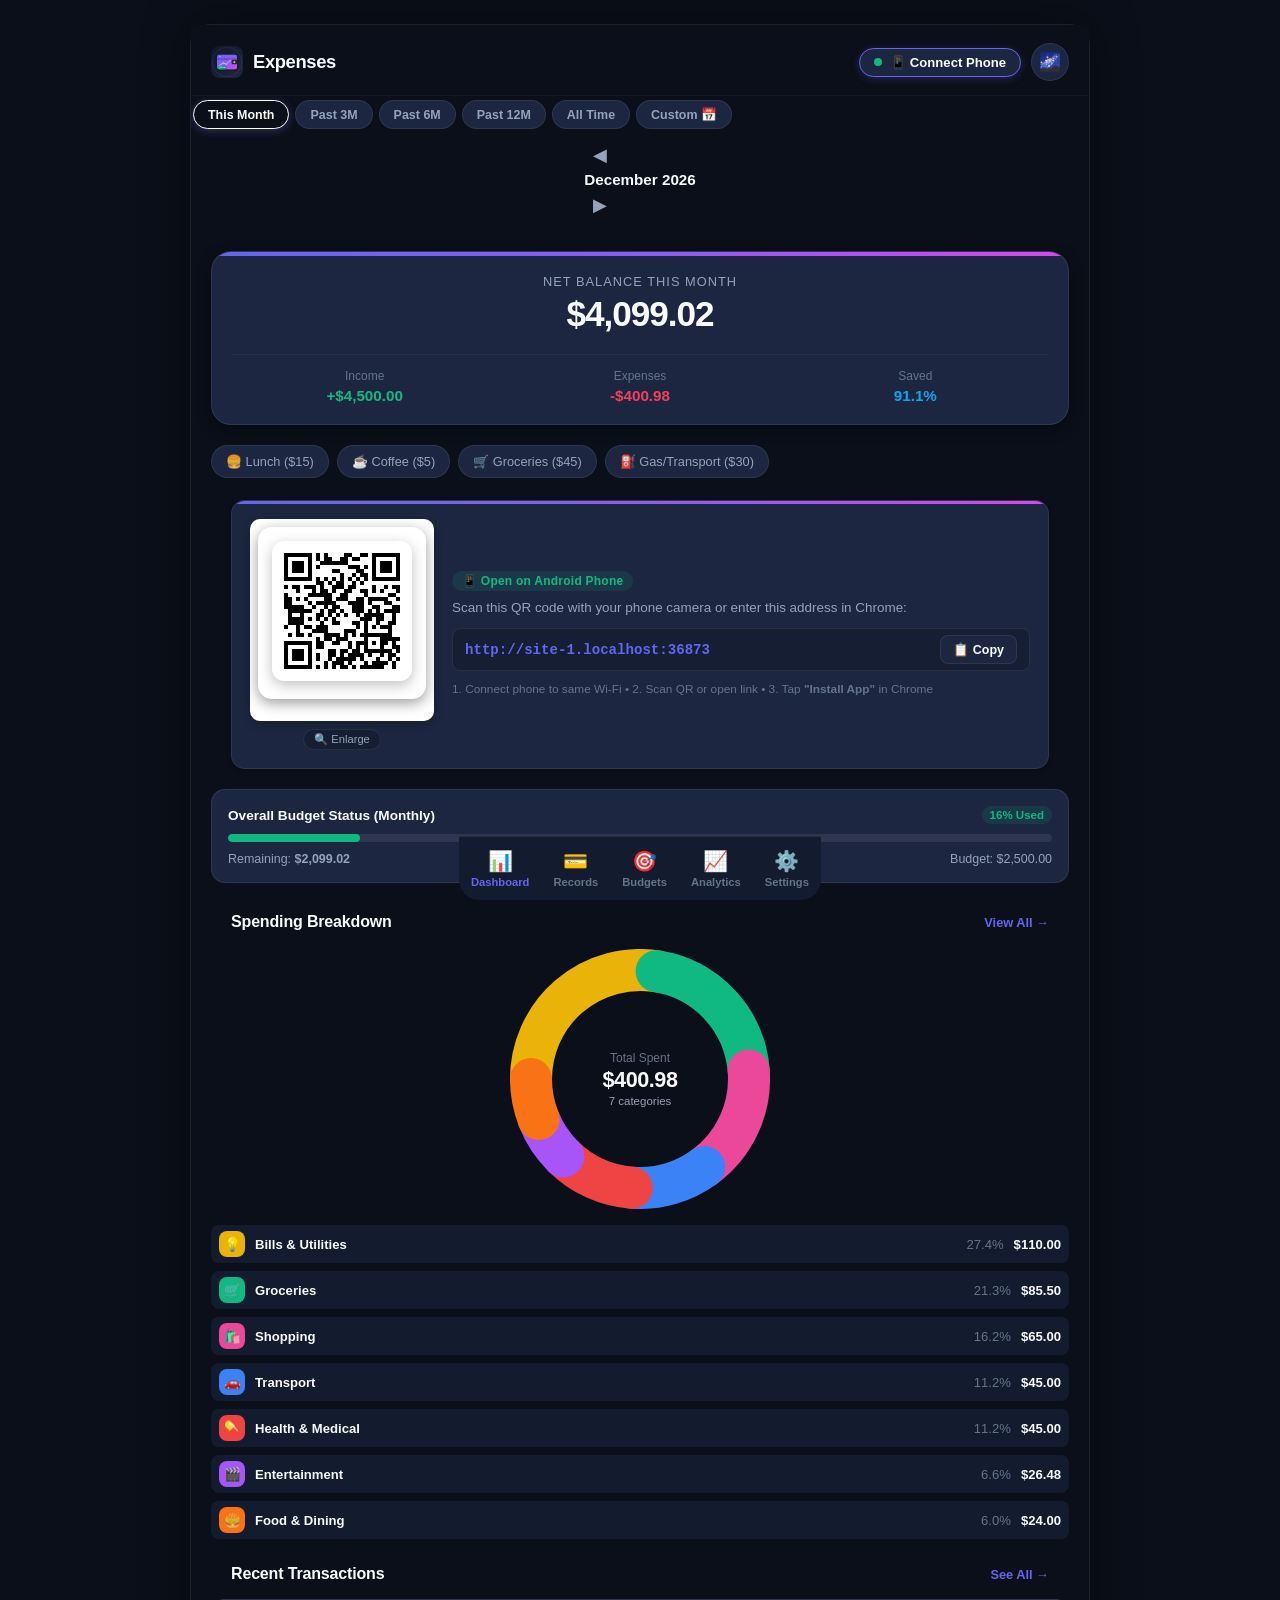
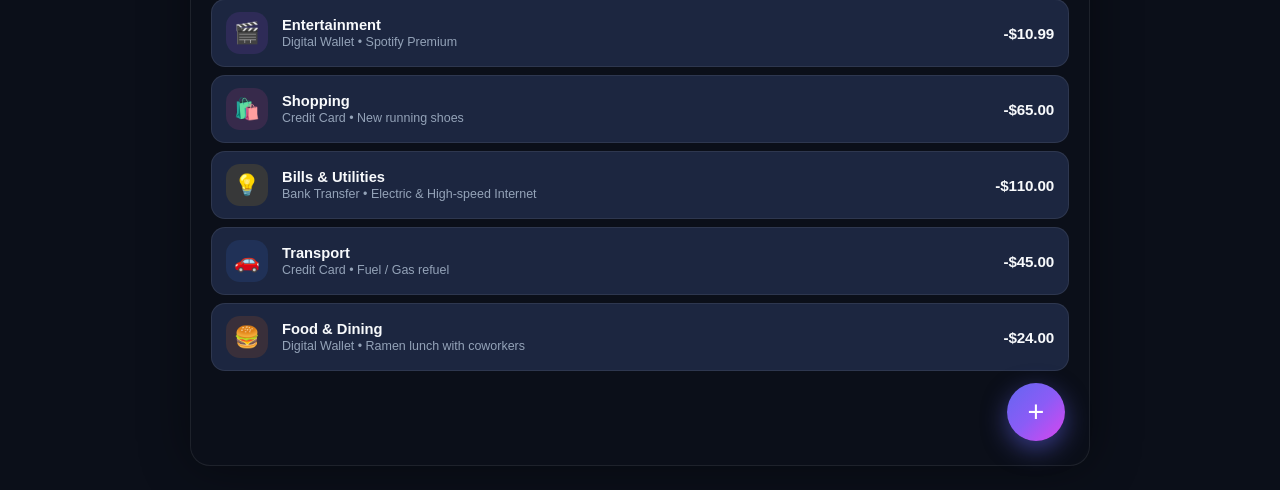
==== commit 02507c6a: "Add files via upload" ====
--- a/index.html
+++ b/index.html
@@ -53,17 +53,39 @@
       </div>
     </header>
 
-    <!-- Month Selector -->
-    <div class="month-selector">
-      <button class="month-nav-btn" id="btnPrevMonth" title="Previous Month">◀</button>
-      <span class="month-label" id="currentMonthLabel">September 2026</span>
-      <button class="month-nav-btn" id="btnNextMonth" title="Next Month">▶</button>
+    <!-- Global Flexible Period Controller (All Tabs) -->
+    <div class="period-controller">
+      <div class="period-pills-scroll" id="periodPillsBar">
+        <button class="period-pill active" data-range="month">This Month</button>
+        <button class="period-pill" data-range="3m">Past 3M</button>
+        <button class="period-pill" data-range="6m">Past 6M</button>
+        <button class="period-pill" data-range="12m">Past 12M</button>
+        <button class="period-pill" data-range="all">All Time</button>
+        <button class="period-pill" data-range="custom">Custom 📅</button>
+      </div>
+      <div class="period-sub-bar" id="periodSubBar">
+        <!-- Month Navigation (visible when range is 'month') -->
+        <div class="month-nav-row" id="monthNavRow">
+          <button class="month-nav-btn" id="btnPrevMonth" title="Previous Month">◀</button>
+          <span class="month-label" id="currentMonthLabel">September 2026</span>
+          <button class="month-nav-btn" id="btnNextMonth" title="Next Month">▶</button>
+        </div>
+        <!-- Range Span Label (visible when 3m, 6m, 12m, all) -->
+        <div class="range-span-label hidden" id="rangeSpanLabel"></div>
+        <!-- Custom Date Inputs (visible when custom) -->
+        <div class="custom-range-inputs hidden" id="customRangeRow">
+          <input type="date" id="customStartDate" class="date-input-sm" aria-label="Start Date">
+          <span class="date-sep">to</span>
+          <input type="date" id="customEndDate" class="date-input-sm" aria-label="End Date">
+          <button class="btn btn-sm btn-primary" id="btnApplyCustomRange">Apply</button>
+        </div>
+      </div>
     </div>
 
     <!-- Financial Summary Card -->
     <div class="overview-card">
       <div class="balance-section">
-        <span class="balance-label">Net Balance This Month</span>
+        <span class="balance-label" id="summaryBalanceLabel">Net Balance</span>
         <div class="metric-val" id="summaryBalance">$0.00</div>
       </div>
       <div class="stats-grid">
@@ -160,11 +182,45 @@
 
     <!-- ==================== TAB 3: BUDGETS ==================== -->
     <main class="tab-view" id="tab-budgets">
-      <div class="section-title-row" style="padding-left: 0; padding-right: 0; margin-bottom: 12px;">
+      <!-- Overall Budget Hero Card -->
+      <div class="overall-budget-card" id="overallBudgetCard">
+        <div class="overall-budget-header">
+          <div>
+            <div class="budget-period-badge" id="overallBudgetBadge">Monthly Budget</div>
+            <h2 class="overall-budget-title">Total Spending Budget</h2>
+          </div>
+          <button class="btn btn-outline btn-sm" onclick="openOverallBudgetModal()">⚙️ Set Budget</button>
+        </div>
+        <div class="overall-budget-metrics">
+          <div class="metric-col">
+            <span class="sub-label">Total Spent</span>
+            <span class="metric-num text-danger" id="overallBudgetSpent">$0.00</span>
+          </div>
+          <div class="metric-col">
+            <span class="sub-label">Budget Limit</span>
+            <span class="metric-num" id="overallBudgetLimit">$0.00</span>
+          </div>
+          <div class="metric-col">
+            <span class="sub-label">Remaining</span>
+            <span class="metric-num text-success" id="overallBudgetRemaining">$0.00</span>
+          </div>
+        </div>
+        <div class="progress-bar-bg" style="height: 10px; margin-top: 14px;">
+          <div class="progress-bar-fill progress-normal" id="overallBudgetProgress" style="width: 0%"></div>
+        </div>
+        <div class="overall-budget-footer" id="overallBudgetFooter">
+          <span id="overallBudgetStatusText">Tracking your spending limit</span>
+          <span id="overallBudgetPct">0%</span>
+        </div>
+      </div>
+
+      <!-- Optional Category Budgets Section -->
+      <div class="section-title-row" style="padding-left: 0; padding-right: 0; margin-top: 24px; margin-bottom: 12px;">
         <div>
-          <h2 class="section-title">Category Budgets</h2>
-          <span style="font-size: 0.78rem; color: var(--text-muted);">Set monthly limits to keep spending on track</span>
-        </div>
+          <h2 class="section-title">Category Limits (Optional)</h2>
+          <span style="font-size: 0.78rem; color: var(--text-muted);">Set target limits for specific categories or rely on overall budget</span>
+        </div>
+        <button class="btn btn-secondary btn-sm" onclick="openAddCategoryBudgetModal()">+ Add Category</button>
       </div>
       <div id="budgetsList"></div>
     </main>
@@ -239,6 +295,18 @@
           </div>
           <button class="btn btn-primary btn-sm">Install App</button>
         </div>
+      </div>
+
+      <!-- Recurring Expenses & Subscriptions -->
+      <div class="settings-group">
+        <div style="display: flex; justify-content: space-between; align-items: center; margin-bottom: 12px;">
+          <div>
+            <h3 class="settings-title" style="margin: 0;">🔄 Recurring Expenses & Subscriptions</h3>
+            <div style="font-size: 0.78rem; color: var(--text-muted); margin-top: 2px;">Automate monthly subscriptions, bills & memberships</div>
+          </div>
+          <button class="btn btn-primary btn-sm" onclick="openRecurringModal()">+ Add</button>
+        </div>
+        <div id="settingsRecurringList"></div>
       </div>
 
       <!-- Data Export & Backup -->
@@ -399,6 +467,14 @@
           </div>
         </div>
 
+        <!-- Recurring Option -->
+        <div class="form-group" id="txRecurringGroup" style="margin-top: 14px; margin-bottom: 6px;">
+          <label class="checkbox-container" style="display: flex; align-items: center; gap: 8px; cursor: pointer; font-size: 0.85rem; color: var(--text-primary);">
+            <input type="checkbox" id="txIsRecurring" style="width: 18px; height: 18px; accent-color: var(--primary);">
+            <span>🔄 Repeat monthly (Create recurring template)</span>
+          </label>
+        </div>
+
         <button type="submit" class="btn btn-primary btn-block" style="margin-top: 20px;">Save Transaction</button>
       </form>
     </div>
@@ -433,6 +509,124 @@
         <button class="btn btn-secondary" style="flex: 1;" onclick="closeModal('budgetModal')">Cancel</button>
         <button class="btn btn-primary" style="flex: 1;" id="btnSaveBudget">Save Budget</button>
       </div>
+    </div>
+  </div>
+
+  <!-- ==================== MODAL: SET OVERALL BUDGET ==================== -->
+  <div class="modal-backdrop" id="overallBudgetModal">
+    <div class="modal-sheet" style="max-width: 440px;">
+      <div class="modal-header">
+        <h3 class="modal-title">Set Overall Spending Budget</h3>
+        <button class="modal-close" onclick="closeModal('overallBudgetModal')">✕</button>
+      </div>
+      <p style="font-size: 0.85rem; color: var(--text-muted); margin-bottom: 16px;">
+        Set your total spending limit across all expenses. Category limits are completely optional.
+      </p>
+      <div class="form-group">
+        <label class="form-label">Budget Period</label>
+        <div class="type-toggle-wrapper" style="margin-bottom: 14px;">
+          <label>
+            <input type="radio" name="overallBudgetPeriod" value="monthly" checked>
+            <span>📅 Monthly Budget</span>
+          </label>
+          <label>
+            <input type="radio" name="overallBudgetPeriod" value="yearly">
+            <span>🗓️ Yearly Budget</span>
+          </label>
+        </div>
+      </div>
+      <div class="form-group">
+        <label class="form-label" id="overallBudgetAmountLabel">Budget Amount Limit ($)</label>
+        <input type="number" step="1" id="overallBudgetAmountInput" class="form-input amount-input" placeholder="2500" required>
+      </div>
+      <div style="display: flex; gap: 10px; margin-top: 20px;">
+        <button class="btn btn-secondary" style="flex: 1;" onclick="closeModal('overallBudgetModal')">Cancel</button>
+        <button class="btn btn-primary" style="flex: 1;" id="btnSaveOverallBudget">Save Overall Budget</button>
+      </div>
+    </div>
+  </div>
+
+  <!-- ==================== MODAL: ADD CATEGORY BUDGET ==================== -->
+  <div class="modal-backdrop" id="addCategoryBudgetModal">
+    <div class="modal-sheet" style="max-width: 440px;">
+      <div class="modal-header">
+        <h3 class="modal-title">Add Category Limit</h3>
+        <button class="modal-close" onclick="closeModal('addCategoryBudgetModal')">✕</button>
+      </div>
+      <p style="font-size: 0.85rem; color: var(--text-muted); margin-bottom: 14px;">
+        Select an expense category to set a monthly limit:
+      </p>
+      <div class="form-group">
+        <label class="form-label">Category</label>
+        <select id="selectNewBudgetCategory" class="form-input select-control"></select>
+      </div>
+      <div class="form-group">
+        <label class="form-label">Monthly Limit ($)</label>
+        <input type="number" step="1" id="newBudgetCategoryAmount" class="form-input amount-input" placeholder="300" required>
+      </div>
+      <div style="display: flex; gap: 10px; margin-top: 20px;">
+        <button class="btn btn-secondary" style="flex: 1;" onclick="closeModal('addCategoryBudgetModal')">Cancel</button>
+        <button class="btn btn-primary" style="flex: 1;" id="btnSaveNewCategoryBudget">Save Limit</button>
+      </div>
+    </div>
+  </div>
+
+  <!-- ==================== MODAL: ADD / EDIT RECURRING SUBSCRIPTION ==================== -->
+  <div class="modal-backdrop" id="recurringModal">
+    <div class="modal-sheet" style="max-width: 480px;">
+      <div class="modal-header">
+        <h3 class="modal-title" id="recurringModalTitle">Recurring Subscription / Bill</h3>
+        <button class="modal-close" onclick="closeModal('recurringModal')">✕</button>
+      </div>
+      <form id="recurringForm">
+        <input type="hidden" id="recurringEditId" value="">
+        <div class="form-group">
+          <label class="form-label">Subscription / Bill Name</label>
+          <input type="text" id="recName" class="form-input" placeholder="e.g. Netflix Standard, Gym, Rent" required>
+        </div>
+        <div class="filter-row" style="margin-bottom: 14px;">
+          <div>
+            <label class="form-label">Amount ($)</label>
+            <input type="number" step="0.01" id="recAmount" class="form-input amount-input" placeholder="15.00" required>
+          </div>
+          <div>
+            <label class="form-label">Frequency</label>
+            <select id="recFrequency" class="form-input select-control">
+              <option value="monthly">Monthly 🔄</option>
+              <option value="yearly">Yearly 🗓️</option>
+              <option value="weekly">Weekly 📅</option>
+            </select>
+          </div>
+        </div>
+        <div class="filter-row" style="margin-bottom: 14px;">
+          <div>
+            <label class="form-label">Category</label>
+            <select id="recCategory" class="form-input select-control" required></select>
+          </div>
+          <div>
+            <label class="form-label">Day of Month (1–31)</label>
+            <input type="number" min="1" max="31" id="recDayOfMonth" class="form-input" value="1" required>
+          </div>
+        </div>
+        <div class="form-group">
+          <label class="form-label">Payment Method</label>
+          <select id="recPaymentMethod" class="form-input select-control">
+            <option value="Credit Card">Credit Card 💳</option>
+            <option value="Debit Card">Debit Card 🏧</option>
+            <option value="Bank Transfer">Bank Transfer 🏦</option>
+            <option value="Digital Wallet">Digital Wallet 📱</option>
+            <option value="Cash">Cash 💵</option>
+          </select>
+        </div>
+        <div class="form-group">
+          <label class="form-label">Notes (Optional)</label>
+          <input type="text" id="recNotes" class="form-input" placeholder="e.g. Renews automatically on the 1st">
+        </div>
+        <div style="display: flex; gap: 10px; margin-top: 20px;">
+          <button type="button" class="btn btn-secondary" style="flex: 1;" onclick="closeModal('recurringModal')">Cancel</button>
+          <button type="submit" class="btn btn-primary" style="flex: 1;">Save Subscription</button>
+        </div>
+      </form>
     </div>
   </div>
 
--- a/css/styles.css
+++ b/css/styles.css
@@ -1791,3 +1791,307 @@
   }
 }
 
+/* ==================== GLOBAL PERIOD CONTROLLER ==================== */
+.period-controller {
+  margin-bottom: 12px;
+}
+
+.period-pills-scroll {
+  display: flex;
+  gap: 6px;
+  overflow-x: auto;
+  padding: 4px 2px 8px 2px;
+  -webkit-overflow-scrolling: touch;
+  scrollbar-width: none;
+}
+.period-pills-scroll::-webkit-scrollbar {
+  display: none;
+}
+
+.period-pill {
+  flex-shrink: 0;
+  padding: 6px 14px;
+  border-radius: 9999px;
+  border: 1px solid var(--border-color);
+  background: var(--bg-card);
+  color: var(--text-secondary);
+  font-size: 0.78rem;
+  font-weight: 600;
+  cursor: pointer;
+  transition: all 0.2s ease;
+  white-space: nowrap;
+}
+
+.period-pill:hover {
+  background: var(--bg-hover);
+  color: var(--text-primary);
+}
+
+.period-pill.active {
+  background: var(--primary);
+  color: #ffffff;
+  border-color: var(--primary);
+  box-shadow: 0 2px 8px rgba(99, 102, 241, 0.35);
+}
+
+.period-sub-bar {
+  display: flex;
+  align-items: center;
+  justify-content: center;
+  min-height: 38px;
+  margin-top: 2px;
+  margin-bottom: 8px;
+}
+
+.range-span-label {
+  font-size: 0.82rem;
+  font-weight: 600;
+  color: var(--primary);
+  background: rgba(99, 102, 241, 0.1);
+  padding: 6px 14px;
+  border-radius: var(--radius-sm);
+  border: 1px solid rgba(99, 102, 241, 0.2);
+  text-align: center;
+}
+
+.custom-range-inputs {
+  display: flex;
+  align-items: center;
+  gap: 8px;
+  flex-wrap: wrap;
+  justify-content: center;
+}
+
+.date-input-sm {
+  padding: 6px 10px;
+  border-radius: var(--radius-sm);
+  border: 1px solid var(--border-color);
+  background: var(--bg-input);
+  color: var(--text-primary);
+  font-size: 0.8rem;
+  outline: none;
+}
+.date-input-sm:focus {
+  border-color: var(--primary);
+}
+
+.date-sep {
+  font-size: 0.78rem;
+  color: var(--text-muted);
+}
+
+/* ==================== OVERALL BUDGET HERO CARD ==================== */
+.overall-budget-card {
+  background: linear-gradient(135deg, var(--bg-card) 0%, rgba(99, 102, 241, 0.08) 100%);
+  border: 1px solid var(--border-color);
+  border-radius: var(--radius-lg);
+  padding: 18px 20px;
+  margin-bottom: 20px;
+  box-shadow: var(--shadow-sm);
+  position: relative;
+  overflow: hidden;
+}
+
+.overall-budget-header {
+  display: flex;
+  justify-content: space-between;
+  align-items: flex-start;
+  margin-bottom: 14px;
+}
+
+.budget-period-badge {
+  display: inline-block;
+  font-size: 0.72rem;
+  font-weight: 700;
+  text-transform: uppercase;
+  letter-spacing: 0.5px;
+  color: var(--primary);
+  background: rgba(99, 102, 241, 0.12);
+  padding: 3px 8px;
+  border-radius: 4px;
+  margin-bottom: 4px;
+}
+
+.overall-budget-title {
+  font-size: 1.15rem;
+  font-weight: 700;
+  color: var(--text-primary);
+  margin: 0;
+}
+
+.overall-budget-metrics {
+  display: grid;
+  grid-template-columns: repeat(3, 1fr);
+  gap: 12px;
+  margin-top: 10px;
+}
+
+.metric-col {
+  display: flex;
+  flex-direction: column;
+}
+
+.metric-col .sub-label {
+  font-size: 0.74rem;
+  color: var(--text-muted);
+  margin-bottom: 2px;
+}
+
+.metric-col .metric-num {
+  font-size: 1.15rem;
+  font-weight: 700;
+}
+
+.overall-budget-footer {
+  display: flex;
+  justify-content: space-between;
+  align-items: center;
+  margin-top: 8px;
+  font-size: 0.78rem;
+  color: var(--text-muted);
+}
+
+/* ==================== RECURRING EXPENSES SETTINGS UI ==================== */
+.recurring-list-container {
+  display: flex;
+  flex-direction: column;
+  gap: 10px;
+  margin-top: 8px;
+}
+
+.recurring-card-item {
+  display: flex;
+  align-items: center;
+  justify-content: space-between;
+  background: var(--bg-card);
+  border: 1px solid var(--border-color);
+  border-radius: var(--radius-md);
+  padding: 12px 14px;
+  transition: border-color 0.2s ease;
+}
+
+.recurring-card-item.paused {
+  opacity: 0.6;
+}
+
+.recurring-item-left {
+  display: flex;
+  align-items: center;
+  gap: 12px;
+  flex: 1;
+  min-width: 0;
+}
+
+.recurring-icon-box {
+  width: 38px;
+  height: 38px;
+  border-radius: var(--radius-sm);
+  background: var(--bg-input);
+  display: flex;
+  align-items: center;
+  justify-content: center;
+  font-size: 1.2rem;
+  flex-shrink: 0;
+}
+
+.recurring-item-info {
+  display: flex;
+  flex-direction: column;
+  min-width: 0;
+}
+
+.recurring-name {
+  font-size: 0.9rem;
+  font-weight: 600;
+  color: var(--text-primary);
+  white-space: nowrap;
+  overflow: hidden;
+  text-overflow: ellipsis;
+}
+
+.recurring-sub {
+  font-size: 0.74rem;
+  color: var(--text-muted);
+  display: flex;
+  gap: 6px;
+  align-items: center;
+  margin-top: 2px;
+  flex-wrap: wrap;
+}
+
+.recurring-frequency-tag {
+  background: var(--bg-hover);
+  padding: 1px 6px;
+  border-radius: 4px;
+  font-size: 0.7rem;
+  font-weight: 600;
+  color: var(--text-secondary);
+}
+
+.recurring-item-right {
+  display: flex;
+  align-items: center;
+  gap: 10px;
+  flex-shrink: 0;
+}
+
+.recurring-amount {
+  font-size: 0.95rem;
+  font-weight: 700;
+  color: var(--text-primary);
+  text-align: right;
+}
+
+.btn-icon-danger {
+  background: transparent;
+  border: none;
+  color: var(--text-muted);
+  cursor: pointer;
+  padding: 6px;
+  border-radius: 4px;
+  transition: all 0.2s ease;
+  font-size: 0.9rem;
+}
+.btn-icon-danger:hover {
+  color: #f43f5e;
+  background: rgba(244, 63, 94, 0.1);
+}
+
+.toggle-switch {
+  position: relative;
+  display: inline-block;
+  width: 38px;
+  height: 22px;
+}
+.toggle-switch input {
+  opacity: 0;
+  width: 0;
+  height: 0;
+}
+.toggle-slider {
+  position: absolute;
+  cursor: pointer;
+  top: 0; left: 0; right: 0; bottom: 0;
+  background-color: var(--border-color);
+  transition: .3s;
+  border-radius: 22px;
+}
+.toggle-slider:before {
+  position: absolute;
+  content: "";
+  height: 16px;
+  width: 16px;
+  left: 3px;
+  bottom: 3px;
+  background-color: white;
+  transition: .3s;
+  border-radius: 50%;
+}
+.toggle-switch input:checked + .toggle-slider {
+  background-color: var(--primary);
+}
+.toggle-switch input:checked + .toggle-slider:before {
+  transform: translateX(16px);
+}
+
+
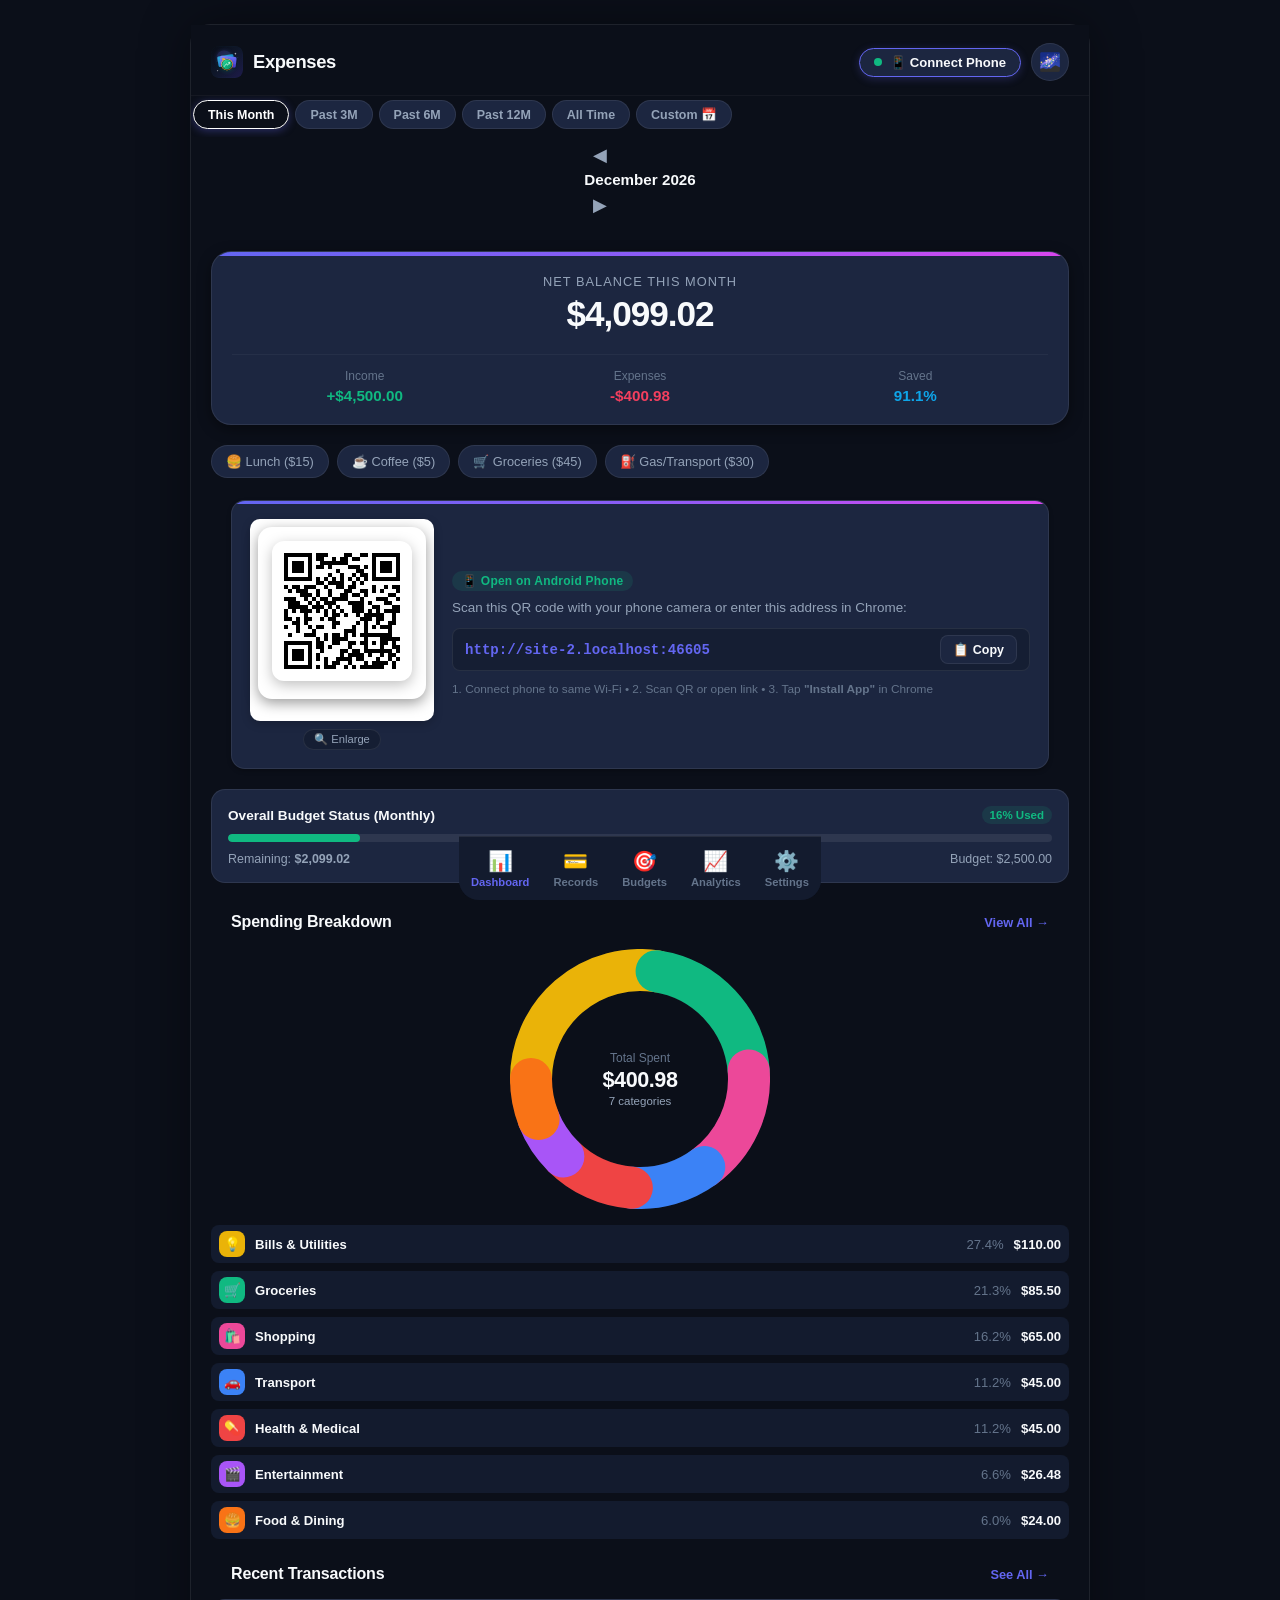
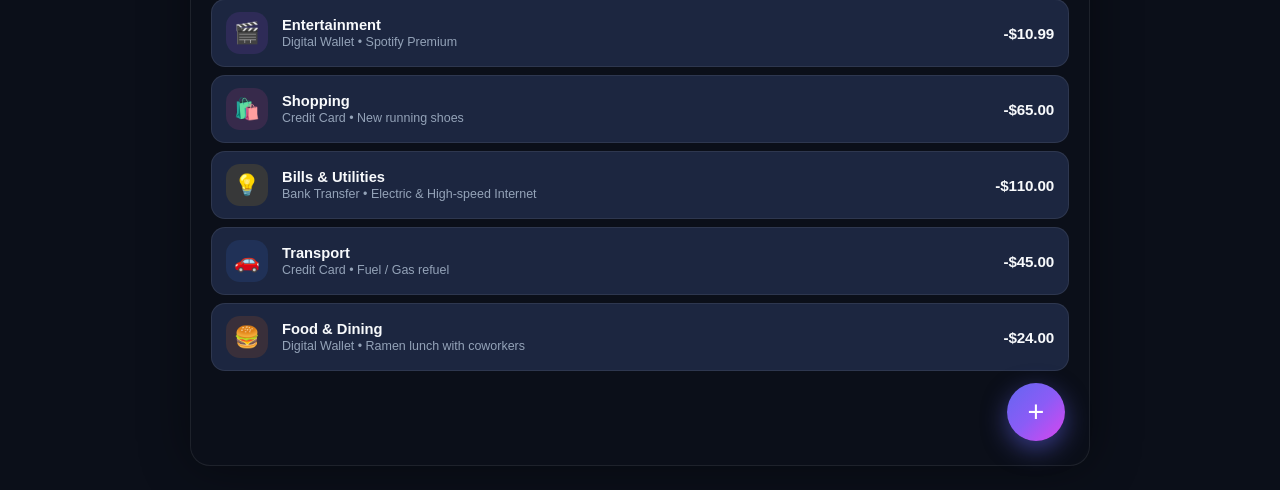
==== commit e697473f: "Add files via upload" ====
--- a/index.html
+++ b/index.html
@@ -18,7 +18,7 @@
   <link rel="apple-touch-icon" href="icons/icon-192.png">
 
   <!-- Styles -->
-  <link rel="stylesheet" href="css/styles.css">
+  <link rel="stylesheet" href="css/styles.css?v=2.1">
 </head>
 <body>
 
@@ -342,6 +342,20 @@
             📂 Restore
             <input type="file" id="fileImportJSON" accept=".json" style="display: none;">
           </label>
+        </div>
+      </div>
+
+      <!-- App Version & Force Refresh -->
+      <div class="settings-card" style="margin-top: 14px;">
+        <h3 class="settings-section-title">System & App Updates</h3>
+        <div class="settings-row">
+          <div>
+            <b>App Version</b> <span class="version-badge">● v2.1 Latest</span>
+            <div style="font-size: 0.78rem; color: var(--text-muted); margin-top: 2px;">Build 2026.09.16 • Network First Sync</div>
+          </div>
+          <button class="btn btn-secondary btn-sm" onclick="forceAppUpdate()" title="Force clear cache and reload newest version from GitHub Pages">
+            🔄 Force Refresh
+          </button>
         </div>
       </div>
 
@@ -805,8 +819,8 @@
 
   <!-- Scripts -->
   <script src="js/qrcode.min.js"></script>
-  <script src="js/storage.js"></script>
-  <script src="js/charts.js"></script>
-  <script src="js/app.js"></script>
+  <script src="js/storage.js?v=2.1"></script>
+  <script src="js/charts.js?v=2.1"></script>
+  <script src="js/app.js?v=2.1"></script>
 </body>
 </html>
--- a/css/styles.css
+++ b/css/styles.css
@@ -1980,6 +1980,14 @@
   gap: 12px;
   flex: 1;
   min-width: 0;
+  cursor: pointer;
+  border-radius: var(--radius-sm);
+  padding: 2px 4px;
+  transition: opacity 0.2s ease;
+}
+
+.recurring-item-left:hover {
+  opacity: 0.85;
 }
 
 .recurring-icon-box {
@@ -2040,6 +2048,100 @@
   font-weight: 700;
   color: var(--text-primary);
   text-align: right;
+}
+
+.btn-icon-edit {
+  background: transparent;
+  border: none;
+  color: var(--text-muted);
+  cursor: pointer;
+  padding: 6px;
+  border-radius: 4px;
+  transition: all 0.2s ease;
+  font-size: 0.9rem;
+}
+.btn-icon-edit:hover {
+  color: var(--accent-primary);
+  background: var(--bg-hover);
+}
+
+.btn-recurring-action {
+  display: inline-flex;
+  align-items: center;
+  gap: 4px;
+  font-size: 0.78rem;
+  font-weight: 600;
+  padding: 5px 10px;
+  border-radius: var(--radius-sm);
+  border: 1px solid var(--border-color);
+  background: var(--bg-card);
+  cursor: pointer;
+  transition: all 0.2s ease;
+  white-space: nowrap;
+}
+
+.btn-recurring-action.btn-edit {
+  color: var(--primary);
+  border-color: rgba(99, 102, 241, 0.35);
+  background: rgba(99, 102, 241, 0.08);
+}
+.btn-recurring-action.btn-edit:hover, .btn-recurring-action.btn-edit:active {
+  background: rgba(99, 102, 241, 0.22);
+  border-color: var(--primary);
+}
+
+.btn-recurring-action.btn-delete {
+  color: #f43f5e;
+  border-color: rgba(244, 63, 94, 0.25);
+  background: rgba(244, 63, 94, 0.06);
+  padding: 5px 8px;
+}
+.btn-recurring-action.btn-delete:hover, .btn-recurring-action.btn-delete:active {
+  background: rgba(244, 63, 94, 0.2);
+  border-color: #f43f5e;
+}
+
+.settings-version-card {
+  background: var(--bg-card);
+  border: 1px solid var(--border-color);
+  border-radius: var(--radius-md);
+  padding: 14px 16px;
+  margin-top: 14px;
+  display: flex;
+  align-items: center;
+  justify-content: space-between;
+  gap: 12px;
+}
+
+.version-badge {
+  display: inline-flex;
+  align-items: center;
+  gap: 5px;
+  background: rgba(16, 185, 129, 0.12);
+  color: #10b981;
+  font-size: 0.74rem;
+  font-weight: 700;
+  padding: 2px 8px;
+  border-radius: 12px;
+  margin-left: 6px;
+}
+
+@media (max-width: 480px) {
+  .recurring-card-item {
+    flex-wrap: wrap;
+    gap: 8px;
+    padding: 10px 12px;
+  }
+  .recurring-item-left {
+    min-width: 100%;
+    margin-bottom: 2px;
+  }
+  .recurring-item-right {
+    width: 100%;
+    justify-content: space-between;
+    padding-top: 8px;
+    border-top: 1px dashed var(--border-color);
+  }
 }
 
 .btn-icon-danger {
